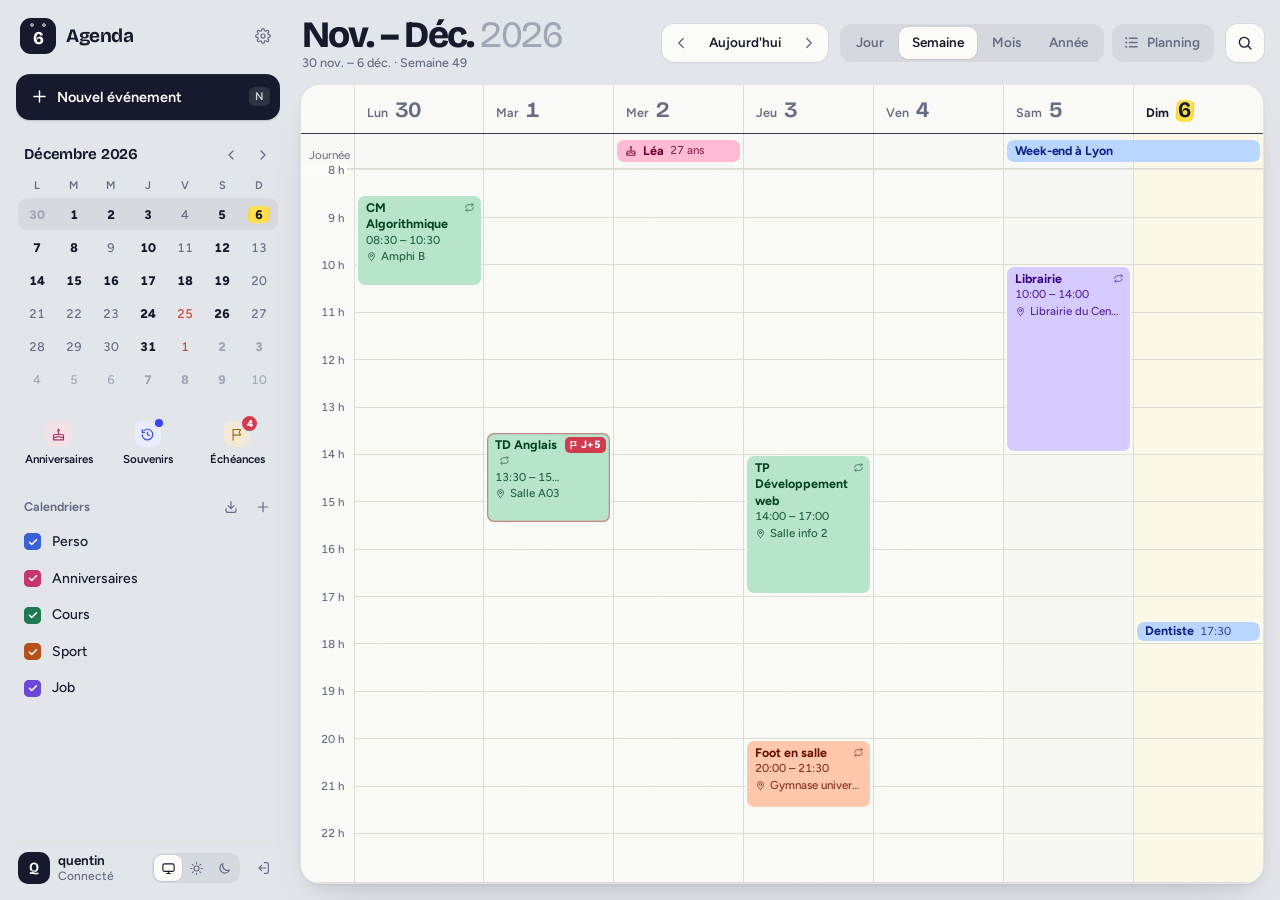
==== static/index.html @ cf8498c9 "Phase 1 : découpage de la maquette et dépendances embarquées - static/index.html, app.css, app.js : " ====
<!doctype html>
<html lang="fr">
<head>
<meta charset="utf-8">
<meta name="viewport" content="width=device-width, initial-scale=1, viewport-fit=cover">
<title>Agenda</title>
<meta name="claude:viewport-fit-sides" content="cover">
<link rel="stylesheet" href="fonts/fonts.css">
<script src="vendor/fullcalendar/index.global.min.js"></script>
<script src="vendor/fullcalendar/fr.global.min.js"></script>
<link rel="stylesheet" href="app.css">
</head>
<body>

<!-- ===================== Écran de connexion ===================== -->
<section class="login" id="login" hidden>
  <form class="login-card" id="login-form" novalidate>
    <div class="brand"><div class="mark" aria-hidden="true"><i class="mark-m"></i><span></span></div><b>Agenda</b></div>
    <div>
      <h1>Bon retour parmi nous</h1>
      <p class="lead">Connecte-toi pour retrouver tes calendriers.</p>
    </div>
    <div class="lf">
      <label for="l-user">Identifiant</label>
      <input class="input" id="l-user" autocomplete="username" value="quentin" aria-describedby="l-user-err">
      <span class="err" id="l-user-err" hidden>Saisis ton identifiant.</span>
    </div>
    <div class="lf">
      <label for="l-pass">Mot de passe</label>
      <div class="pw">
        <input class="input" id="l-pass" type="password" autocomplete="current-password" aria-describedby="l-pass-err">
        <button type="button" class="icon-btn flat sm" id="l-eye" aria-label="Afficher le mot de passe" data-ic="eye"></button>
      </div>
      <span class="err" id="l-pass-err" hidden>Saisis ton mot de passe.</span>
    </div>
    <label class="check"><input type="checkbox" id="l-keep" checked> Rester connecté sur cet appareil</label>
    <button class="btn primary lg" type="submit" id="l-submit">Se connecter</button>
    <div class="pills" aria-hidden="true"><i style="flex:3;background:var(--cal-blue)"></i><i style="flex:1;background:var(--cal-pink)"></i><i style="flex:2;background:var(--cal-green)"></i></div>
  </form>
</section>

<!-- ===================== Application ===================== -->
<div class="app" id="app">
  <aside class="sidebar" id="sidebar" aria-label="Navigation">
    <div class="side-top">
      <div class="brand"><div class="mark" aria-hidden="true"><i class="mark-m"></i><span></span></div><b>Agenda</b></div>
      <button class="icon-btn flat sm" data-act="settings" style="margin-left:auto" aria-label="Réglages" title="Réglages  ," data-ic="gear"></button>
      <button class="icon-btn flat sm menu-btn" data-act="close-side" aria-label="Fermer le menu" data-ic="x"></button>
    </div>
    <button class="btn primary new-btn" data-act="new" title="Nouvel événement  N"><span data-ic="plus"></span>Nouvel événement<kbd aria-hidden="true">N</kbd></button>
    <div class="mini" id="mini"></div>
    <div class="side-links">
      <button class="side-link" data-act="bdays" id="side-bdays" title="Anniversaires  B"><span class="side-ic" data-ic="cake"></span><span class="side-t"><b>Anniversaires</b><small id="side-bdays-next"></small></span></button>
      <button class="side-link" data-act="memories" id="side-mem" title="Souvenirs  O"><span class="side-ic mem" data-ic="history"></span><span class="side-t"><b>Souvenirs</b><small id="side-mem-sub"></small></span></button>
      <button class="side-link" data-act="due" id="side-due" title="Échéances  E"><span class="side-ic due" data-ic="flag"></span><span class="side-t"><b>Échéances</b><small id="side-due-sub"></small></span></button>
    </div>
    <div>
      <div class="sec-head"><h2>Calendriers</h2><span class="sec-acts"><button class="icon-btn flat sm" data-act="import" aria-label="Importer un fichier .ics" title="Importer un fichier .ics (ou glisse-le sur l’agenda)" data-ic="import"></button><button class="icon-btn flat sm" data-act="new-cal" aria-label="Ajouter un calendrier" title="Ajouter un calendrier" data-ic="plus"></button></span></div>
      <div class="cal-list" id="cal-list"></div>
    </div>
    <div class="side-foot">
      <div class="avatar">Q</div>
      <div class="who">quentin<small>Connecté</small></div>
      <div class="theme-sw" role="group" aria-label="Thème">
        <button data-theme-set="system" aria-label="Thème du système" title="Système" data-ic="monitor"></button>
        <button data-theme-set="light" aria-label="Thème clair" title="Clair" data-ic="sun"></button>
        <button data-theme-set="dark" aria-label="Thème sombre" title="Sombre" data-ic="moon"></button>
      </div>
      <button class="icon-btn flat sm" data-act="logout" aria-label="Se déconnecter" title="Se déconnecter" data-ic="logout"></button>
    </div>
  </aside>

  <main class="main">
    <header class="topbar">
      <button class="icon-btn menu-btn" data-act="open-side" aria-label="Ouvrir le menu" data-ic="menu"></button>
      <button class="btn back-btn" data-act="back-cal" title="Retour au calendrier  Échap"><span data-ic="left"></span><span class="bb-l">Calendrier</span></button>
      <h1 class="period"><span class="period-title" id="p-title"></span><span class="period-sub" id="p-sub"></span></h1>
      <span class="spacer"></span>
      <div class="navgroup" role="group" aria-label="Naviguer dans le temps">
        <button class="nav-arrow" data-nav="prev" aria-label="Précédent" title="Précédent  ←" data-ic="left"></button>
        <button class="today-btn" data-nav="today" title="Aujourd'hui  T" aria-label="Aujourd'hui"><span class="tb-l">Aujourd'hui</span><span class="tb-s" aria-hidden="true"></span></button>
        <button class="nav-arrow" data-nav="next" aria-label="Suivant" title="Suivant  →" data-ic="right"></button>
      </div>
      <div class="views">
        <div class="seg" role="tablist" aria-label="Affichage du calendrier">
          <button role="tab" data-view="day" aria-selected="false" title="Jour  J">Jour</button>
          <button role="tab" data-view="week" aria-selected="true" title="Semaine  S"><span class="wk-l">Semaine</span><span class="wk-s">3 jours</span></button>
          <button role="tab" data-view="month" aria-selected="false" title="Mois  M">Mois</button>
          <button role="tab" data-view="year" aria-selected="false" title="Année  A">Année</button>
        </div>
        <button class="plan-btn" data-view="upcoming" aria-pressed="false" title="Planning  L"><span data-ic="list"></span><span class="pb-l">Planning</span></button>
      </div>
      <button class="icon-btn" data-act="search" aria-label="Rechercher" title="Rechercher  /" data-ic="search"></button>
    </header>
    <div class="sheet">
      <div class="hr-nav" role="group" aria-label="Faire défiler les heures"><button class="icon-btn flat sm" data-hr="-3" aria-label="Heures plus tôt" title="Plus tôt  ↑" data-ic="up"></button><button class="icon-btn flat sm" data-hr="3" aria-label="Heures plus tard" title="Plus tard  ↓" data-ic="down"></button></div>
      <div class="cal-host" id="cal"></div>
      <div class="page" id="page" hidden></div>
    </div>
  </main>
</div>
<div class="drawer-scrim" data-act="close-drawers"></div>
<button class="fab" data-act="new" aria-label="Nouvel événement" data-ic="plus"></button>

<!-- ===================== Fenêtre événement ===================== -->
<div class="scrim" id="ed-scrim" hidden>
  <form class="modal ed" id="ed" novalidate role="dialog" aria-modal="true" aria-label="Événement">
    <div class="m-head">
      <div class="m-title"><span class="m-kicker" id="f-kicker"></span>
      <input class="title-input" id="f-title" placeholder="Ajouter un titre" aria-label="Titre" autocomplete="off">
      <div class="nl-row" id="f-nl" hidden></div></div>
      <button type="button" class="icon-btn flat f-del" id="f-delete" aria-label="Supprimer l’événement" title="Supprimer" data-ic="trash"></button>
      <button type="button" class="icon-btn flat" data-close="ed" aria-label="Fermer" data-ic="x"></button>
    </div>
    <div class="m-body">
      <div class="chips cals" id="f-cals" role="radiogroup" aria-label="Calendrier"></div>
      <div class="f-row"><span data-ic="clock"></span>
        <div class="f-col">
          <div class="when-top"><div class="when-sum" id="f-sum" hidden></div><label class="switch"><input type="checkbox" id="f-allday"><span class="track"></span>Journée</label></div>
          <div class="when">
            <span class="lbl">De</span><input class="field" type="date" id="f-sd" aria-label="Date de début"><input class="field w-time" type="time" step="900" id="f-st" aria-label="Heure de début">
            <span class="lbl">À</span><input class="field" type="date" id="f-ed" aria-label="Date de fin"><input class="field w-time" type="time" step="900" id="f-et" aria-label="Heure de fin">
          </div>
          <span class="f-err" id="f-err" hidden>La fin doit être après le début.</span>
          <div class="f-warn" id="f-warn" role="status" hidden></div>
        </div>
      </div>
      <div class="f-row" id="f-rep-row"><span data-ic="repeat"></span>
        <div class="f-col">
          <select class="field wide" id="f-freq" aria-label="Répétition"><option value="none">Ne se répète pas</option><option value="daily">Tous les jours</option><option value="weekly">Toutes les semaines</option><option value="monthly">Tous les mois</option><option value="yearly">Tous les ans</option></select>
          <div class="days" id="f-days" aria-label="Jours de la semaine"></div>
          <div class="inline" id="f-until-row">
            <label class="radio"><input type="radio" name="until" value="never" id="f-until-never"> Sans fin</label>
            <label class="radio"><input type="radio" name="until" value="date" id="f-until-date"> Jusqu'au</label>
            <input class="field" type="date" id="f-until" aria-label="Date de fin de répétition">
          </div>
        </div>
      </div>
      <div class="f-row" id="f-rem-row"><span data-ic="bell"></span><div class="f-col"><select class="field wide" id="f-rem" aria-label="Rappel"></select></div></div>
      <div class="f-row" id="f-loc-row"><span data-ic="pin"></span><div class="f-col"><input class="field wide" id="f-loc" placeholder="Lieu" aria-label="Lieu"></div></div>
      <div class="f-row" id="f-desc-row"><span data-ic="text"></span><div class="f-col"><textarea class="field" id="f-desc" placeholder="Note" aria-label="Note"></textarea></div></div>
      <div class="f-add" id="f-add"><button type="button" data-add="loc"><span data-ic="pin"></span>Lieu</button><button type="button" data-add="desc"><span data-ic="text"></span>Note</button><button type="button" data-add="rem"><span data-ic="bell"></span>Rappel</button><button type="button" data-add="rep"><span data-ic="repeat"></span>Répéter</button></div>
    </div>
    <div class="m-foot">
      <button type="button" class="btn ghost" data-close="ed">Annuler</button>
      <span class="spacer"></span>
      <span class="f-leave" id="f-leave" role="status" hidden>Non enregistré · <kbd>Échap</kbd> pour abandonner</span>
      <button type="submit" class="btn primary">Enregistrer</button>
    </div>
  </form>
</div>

<!-- ===================== Question récurrence ===================== -->
<div class="scrim top" id="sc-scrim" hidden>
  <form class="modal sm" id="sc" role="dialog" aria-modal="true" aria-labelledby="sc-title">
    <div class="m-head"><h2 id="sc-title"></h2></div>
    <div class="scope">
      <label><input type="radio" name="scope" value="this" checked><span><b>Cette occurrence</b><small id="sc-date"></small></span></label>
      <label><input type="radio" name="scope" value="future"><span><b>Cette occurrence et les suivantes</b><small id="sc-future"></small></span></label>
      <label><input type="radio" name="scope" value="all"><span><b>Toutes les occurrences</b><small>Toute la série</small></span></label>
    </div>
    <div class="m-foot"><span class="spacer"></span><button type="button" class="btn ghost" id="sc-cancel">Annuler</button><button type="submit" class="btn primary" id="sc-ok"></button></div>
  </form>
</div>

<!-- ===================== Gestion d'un calendrier ===================== -->
<div class="scrim" id="ce-scrim" hidden>
  <form class="modal sm" id="ce" novalidate role="dialog" aria-modal="true" aria-labelledby="ce-title">
    <div class="m-head"><h2 id="ce-title">Modifier le calendrier</h2><button type="button" class="icon-btn flat" data-close="ce" aria-label="Fermer" data-ic="x"></button></div>
    <div id="ce-edit">
      <div class="m-body">
        <div class="f-col"><label class="f-label" for="ce-name">Nom</label><input class="field wide" id="ce-name" autocomplete="off"><span class="f-err" id="ce-err" hidden>Donne un nom au calendrier.</span></div>
        <div class="f-col"><span class="f-label">Couleur</span><div class="swatches" id="ce-sw" role="radiogroup" aria-label="Couleur"></div></div>
        <div class="f-col" id="ce-sub"><label class="f-label" for="ce-url">Lien d’abonnement <small id="ce-url-k">facultatif · adresse iCal (.ics)</small></label>
          <input class="field wide" id="ce-url" type="url" inputmode="url" placeholder="https://… ou webcal://…" autocomplete="off" spellcheck="false">
          <span class="ce-sub-st" id="ce-sub-st"></span><span class="f-err" id="ce-url-err" hidden></span></div>
        <div class="f-col"><span class="f-label">Aperçu</span><div class="preview-ev" id="ce-prev"></div></div>
      </div>
      <div class="m-foot">
        <button type="button" class="btn danger-ghost" id="ce-del"><span data-ic="trash"></span>Supprimer</button>
        <span class="spacer"></span>
        <button type="button" class="btn ghost" data-close="ce">Annuler</button>
        <button type="submit" class="btn primary">Enregistrer</button>
      </div>
    </div>
  </form>
</div>

<!-- ===================== Anniversaire ===================== -->
<div class="scrim" id="bd-scrim" hidden>
  <form class="modal sm" id="bd" novalidate role="dialog" aria-modal="true" aria-labelledby="bd-title">
    <div class="m-head"><h2 id="bd-title">Nouvel anniversaire</h2><button type="button" class="icon-btn flat" data-close="bd" aria-label="Fermer" data-ic="x"></button></div>
    <div class="m-body">
      <div class="f-col"><label class="f-label" for="bd-name">Nom</label>
        <div class="bd-nrow"><input class="field wide" id="bd-name" autocomplete="off" placeholder="Prénom Nom"><button type="button" class="icon-btn bd-fav" id="bd-fav" aria-pressed="false" aria-label="Favori" title="Favori : couronne, rappel la veille en plus" data-ic="crown"></button></div>
        <span class="f-err" id="bd-err" hidden>Indique un nom.</span></div>
      <div class="f-col"><span class="f-label">Date</span>
        <div class="bd-date"><select class="field" id="bd-day" aria-label="Jour"></select><select class="field" id="bd-month" aria-label="Mois"></select><input class="field" id="bd-year" type="number" inputmode="numeric" min="1900" max="2100" placeholder="Année (facultatif)" aria-label="Année de naissance (facultatif)"></div>
        <span class="f-err" id="bd-derr" hidden>Cette date n'existe pas.</span></div>
      <div class="f-col"><span class="f-label">Groupe</span><div class="chips bd-grp" id="bd-grp" role="radiogroup" aria-label="Groupe"></div></div>
      <div class="f-col"><label class="f-label" for="bd-rem">Rappel</label>
        <select class="field wide" id="bd-rem"><option value="none">Aucun rappel</option><option value="-540">Le jour même à 9 h</option><option value="360">La veille à 18 h</option><option value="1440">1 jour avant</option><option value="10080">1 semaine avant</option></select></div>
      <div class="f-col"><label class="f-label" for="bd-gift">Idées cadeaux</label><div class="bd-gifts" id="bd-gifts"></div>
        <input class="field wide" id="bd-gift" autocomplete="off" placeholder="Ajouter une idée, puis Entrée"></div>
      <div class="bd-preview" id="bd-prev"></div>
    </div>
    <div class="m-foot"><button type="button" class="btn danger-ghost" id="bd-delete"><span data-ic="trash"></span>Supprimer</button><span class="spacer"></span><button type="button" class="btn ghost" data-close="bd">Annuler</button><button type="button" class="btn" id="bd-more" title="Enregistre et garde la fenêtre ouverte pour le suivant">Ajouter et continuer</button><button type="submit" class="btn primary">Enregistrer</button></div>
  </form>
</div>

<!-- ===================== Recherche ===================== -->
<div class="scrim top palette-scrim" id="sr-scrim" hidden>
  <div class="modal palette" role="dialog" aria-modal="true" aria-label="Rechercher un événement">
    <div class="sr-head"><span data-ic="search"></span><input id="sr-q" class="sr-input" placeholder="Rechercher un événement, un lieu, une personne…" autocomplete="off" role="combobox" aria-expanded="true" aria-controls="sr-list" aria-label="Rechercher"><kbd>Échap</kbd></div>
    <div class="sr-label" id="sr-label"></div>
    <div class="sr-list" id="sr-list" role="listbox"></div>
    <div class="sr-foot"><span><kbd>↑</kbd><kbd>↓</kbd> naviguer</span><span><kbd>Entrée</kbd> ouvrir</span></div>
  </div>
</div>

<!-- ===================== Importer un fichier .ics ===================== -->
<input type="file" id="ics-file" accept=".ics,.ical,.icalendar,text/calendar" multiple hidden>
<div class="drop-ics" id="drop-ics" hidden><div><span data-ic="import"></span><b>Dépose le fichier pour l’ajouter</b><small>Fichier d’agenda .ics : billet, invitation, emploi du temps…</small></div></div>
<div class="scrim" id="imp-scrim" hidden>
  <div class="modal imp" role="dialog" aria-modal="true" aria-labelledby="imp-title">
    <div class="m-head"><div class="m-title"><span class="m-kicker" id="imp-kicker"></span><h2 id="imp-title"></h2></div><button type="button" class="icon-btn flat" data-close="imp" aria-label="Fermer" data-ic="x"></button></div>
    <div class="m-body">
      <div class="imp-list" id="imp-list"></div>
      <div class="imp-to" id="imp-to"><span class="f-label">Dans le calendrier</span><div class="chips cals" id="imp-cals" role="radiogroup" aria-label="Calendrier"></div></div>
      <div class="imp-note" id="imp-note" hidden></div>
    </div>
    <div class="m-foot"><button type="button" class="btn ghost" data-close="imp">Annuler</button><span class="spacer"></span><button type="button" class="btn primary" id="imp-ok">Ajouter</button></div>
  </div>
</div>

<!-- ===================== Notice : entrées rapides ===================== -->
<div class="scrim top" id="nlh-scrim" hidden>
  <div class="modal nlh" role="dialog" aria-modal="true" aria-labelledby="nlh-title">
    <div class="m-head"><h2 id="nlh-title">Entrées rapides</h2><button type="button" class="icon-btn flat" data-close="nlh" aria-label="Fermer" data-ic="x"></button></div>
    <div class="m-body">
      <p class="nlh-lead">Écris l’événement comme tu le dirais. Les mots compris sont <mark>surlignés</mark>, rangés dans les bons champs, puis retirés du titre.</p>
      <div class="nlh-exs" id="nlh-ex"></div>
      <section>
        <h3>Ce qui est compris</h3>
        <dl class="nlh-table">
          <dt><span data-ic="cal"></span>Jour</dt><dd><code>demain</code> <code>mardi</code> <code>le 21</code> <code>3/12</code> <code>14 déc.</code> <code>dans 3 jours</code> <code>ce week-end</code> <code>la semaine prochaine</code></dd>
          <dt><span data-ic="clock"></span>Heure</dt><dd><code>15h</code> <code>15h30</code> <code>à midi</code> <code>de 14h à 16h</code> <code>10-12h</code> <code>ce soir</code> <code>demain matin</code> <code>dans 2h</code></dd>
          <dt><span data-ic="clock"></span>Durée</dt><dd><code>pendant 45 min</code> <code>pour 1h30</code> <code>jusqu’à 18h</code></dd>
          <dt><span data-ic="cal"></span>Plusieurs jours</dt><dd><code>du 14 au 18 déc.</code> <code>du lundi au vendredi</code> <code>pendant 3 jours</code> <code>toute la journée</code></dd>
          <dt><span data-ic="repeat"></span>Répétition</dt><dd><code>tous les jours</code> <code>en semaine</code> <code>tous les lundis</code> <code>les mardis et jeudis</code> <code>chaque mois</code> <code>jusqu’au 20 déc.</code></dd>
          <dt><span data-ic="pin"></span>Lieu</dt><dd><code>@Clinique du Parc</code> <code>salle B204</code> <code>amphi A</code> <code>chez Paul</code></dd>
          <dt><span class="nlh-hash">#</span>Calendrier</dt><dd><span id="nlh-cals"></span> <small>le début du nom suffit</small></dd>
        </dl>
      </section>
      <section>
        <h3>Bon à savoir</h3>
        <ul class="nlh-tips">
          <li><b>Le lieu après @</b> s’arrête à une virgule, au prochain élément compris (heure, jour, #calendrier) ou à la fin : <em>«&nbsp;Dentiste @Clinique du Parc, contrôle annuel&nbsp;»</em>.</li>
          <li><b>Un mot pris à tort&nbsp;?</b> Clique sa puce sous le titre : il reste dans le titre, tel quel.</li>
          <li><b>Sans heure</b>, l’événement prend toute la journée. Une heure déjà passée aujourd’hui part au lendemain.</li>
          <li><b>Création rapide</b> (clic dans la grille) : le jour est celui du créneau, tout le reste marche pareil.</li>
        </ul>
      </section>
    </div>
  </div>
</div>

<!-- ===================== Réglages ===================== -->
<div class="scrim" id="set-scrim" hidden>
  <div class="modal sm" role="dialog" aria-modal="true" aria-labelledby="set-title">
    <div class="m-head"><h2 id="set-title">Réglages</h2><button type="button" class="icon-btn flat" data-close="set" aria-label="Fermer" data-ic="x"></button></div>
    <div class="m-body set-body">
      <section><h3>Apparence</h3>
        <div class="set-row stack"><span>Style des événements<small>Plein se voit le plus, Léger est le plus calme</small></span><div class="chips" id="set-evstyle"><button type="button" data-evstyle="solid"><i class="evs evs-solid" aria-hidden="true"></i>Plein</button><button type="button" data-evstyle="pastel"><i class="evs evs-pastel" aria-hidden="true"></i>Coloré</button><button type="button" data-evstyle="light"><i class="evs evs-light" aria-hidden="true"></i>Léger</button></div></div>
        <div class="set-row stack"><span>Début de la journée<small>La journée s'affiche jusqu'à 23 h. Les heures masquées réapparaissent s'il y a un événement</small></span><div class="chips" id="set-start"><button type="button" data-start="06">6 h</button><button type="button" data-start="07">7 h</button><button type="button" data-start="08">8 h</button><button type="button" data-start="00">Minuit</button></div></div>
        <div class="set-row"><span>Afficher le week-end</span><label class="switch"><input type="checkbox" id="set-weekends" aria-label="Afficher le week-end"><span class="track"></span></label></div>
      </section>
      <section><h3>Rappels</h3>
        <div class="set-row"><span>Rappel par défaut<small>Pour les nouveaux événements avec une heure</small></span><select class="field" id="set-rem"><option value="none">Aucun</option><option value="10">10 min avant</option><option value="30">30 min avant</option><option value="60">1 h avant</option></select></div>
        <div class="set-row"><span>Notifications à l'écran<small>Une carte apparaît en haut quand un rappel tombe</small></span><label class="switch"><input type="checkbox" id="set-notif" aria-label="Notifications à l’écran"><span class="track"></span></label></div>
        <div class="set-row"><span></span><button type="button" class="btn" id="set-test"><span data-ic="bell"></span>Tester une notification</button></div>
      </section>
      <section><h3>Aide</h3>
        <div class="set-row"><span>Raccourcis clavier</span><button type="button" class="btn ghost" data-act="help">Voir la liste<kbd>?</kbd></button></div>
      </section>
    </div>
  </div>
</div>

<div class="notifs" id="notifs" aria-live="polite"></div>

<!-- ===================== Raccourcis clavier ===================== -->
<div class="scrim" id="kb-scrim" hidden>
  <div class="modal sm" role="dialog" aria-modal="true" aria-labelledby="kb-title">
    <div class="m-head"><h2 id="kb-title">Raccourcis clavier</h2><button type="button" class="icon-btn flat" data-close="kb" aria-label="Fermer" data-ic="x"></button></div>
    <div class="m-body kb-list">
      <div><span>Aujourd'hui</span><span><kbd>T</kbd></span></div>
      <div><span>Période précédente / suivante</span><span><kbd>←</kbd><kbd>→</kbd></span></div>
      <div><span>Heures plus tôt / plus tard</span><span><kbd>↑</kbd><kbd>↓</kbd></span></div>
      <div><span>Vue Jour, Semaine, Mois</span><span><kbd>J</kbd><kbd>S</kbd><kbd>M</kbd></span></div>
      <div><span>Vue Année</span><span><kbd>A</kbd></span></div>
      <div><span>Planning</span><span><kbd>L</kbd></span></div>
      <div><span>Anniversaires (ouvrir / revenir)</span><span><kbd>B</kbd></span></div>
      <div><span>Souvenirs (ouvrir / revenir)</span><span><kbd>O</kbd></span></div>
      <div><span>Échéances (ouvrir / revenir)</span><span><kbd>E</kbd></span></div>
      <div><span>Nouvel événement</span><span><kbd>N</kbd></span></div>
      <div><span>Ajouter un fichier .ics</span><span class="kb-txt">le glisser sur l’agenda</span></div>
      <div><span>Date, heure et lieu dans le titre</span><span><button type="button" class="nl-more" data-nl-help>Entrées rapides</button></span></div>
      <div><span>Rechercher</span><span><kbd>/</kbd><kbd>Ctrl K</kbd></span></div>
      <div><span>Dupliquer un événement</span><span><kbd>Ctrl</kbd>+ glisser</span></div>
      <div><span>Supprimer l'événement ouvert</span><span><kbd>Suppr</kbd></span></div>
      <div><span>Annuler la dernière action</span><span><kbd>Ctrl Z</kbd></span></div>
      <div><span>Rétablir ce qui vient d'être annulé</span><span><kbd>Ctrl Y</kbd></span></div>
      <div><span>Fermer</span><span><kbd>Échap</kbd></span></div>
      <div><span>Réglages</span><span><kbd>,</kbd></span></div>
      <div><span>Cette aide</span><span><kbd>?</kbd></span></div>
    </div>
  </div>
</div>

<script src="demo.js"></script>
<script src="app.js"></script>

</body>
</html>
---- static/fonts/fonts.css ----
/* Polices embarquées localement (copie de Google Fonts : Bricolage Grotesque, Figtree — licence SIL OFL 1.1, voir OFL-*.txt) */
/* vietnamese */
@font-face {
  font-family: 'Bricolage Grotesque';
  font-style: normal;
  font-weight: 400 800;
  font-stretch: 100%;
  font-display: swap;
  src: url(bricolage-grotesque-vietnamese.woff2) format('woff2');
  unicode-range: U+0102-0103, U+0110-0111, U+0128-0129, U+0168-0169, U+01A0-01A1, U+01AF-01B0, U+0300-0301, U+0303-0304, U+0308-0309, U+0323, U+0329, U+1EA0-1EF9, U+20AB;
}
/* latin-ext */
@font-face {
  font-family: 'Bricolage Grotesque';
  font-style: normal;
  font-weight: 400 800;
  font-stretch: 100%;
  font-display: swap;
  src: url(bricolage-grotesque-latin-ext.woff2) format('woff2');
  unicode-range: U+0100-02BA, U+02BD-02C5, U+02C7-02CC, U+02CE-02D7, U+02DD-02FF, U+0304, U+0308, U+0329, U+1D00-1DBF, U+1E00-1E9F, U+1EF2-1EFF, U+2020, U+20A0-20AB, U+20AD-20C4, U+2113, U+2C60-2C7F, U+A720-A7FF;
}
/* latin */
@font-face {
  font-family: 'Bricolage Grotesque';
  font-style: normal;
  font-weight: 400 800;
  font-stretch: 100%;
  font-display: swap;
  src: url(bricolage-grotesque-latin.woff2) format('woff2');
  unicode-range: U+0000-00FF, U+0131, U+0152-0153, U+02BB-02BC, U+02C6, U+02DA, U+02DC, U+0304, U+0308, U+0329, U+2000-206F, U+20AC, U+2122, U+2191, U+2193, U+2212, U+2215, U+FEFF, U+FFFD;
}
/* latin-ext */
@font-face {
  font-family: 'Figtree';
  font-style: normal;
  font-weight: 400;
  font-display: swap;
  src: url(figtree-latin-ext.woff2) format('woff2');
  unicode-range: U+0100-02BA, U+02BD-02C5, U+02C7-02CC, U+02CE-02D7, U+02DD-02FF, U+0304, U+0308, U+0329, U+1D00-1DBF, U+1E00-1E9F, U+1EF2-1EFF, U+2020, U+20A0-20AB, U+20AD-20C4, U+2113, U+2C60-2C7F, U+A720-A7FF;
}
/* latin */
@font-face {
  font-family: 'Figtree';
  font-style: normal;
  font-weight: 400;
  font-display: swap;
  src: url(figtree-latin.woff2) format('woff2');
  unicode-range: U+0000-00FF, U+0131, U+0152-0153, U+02BB-02BC, U+02C6, U+02DA, U+02DC, U+0304, U+0308, U+0329, U+2000-206F, U+20AC, U+2122, U+2191, U+2193, U+2212, U+2215, U+FEFF, U+FFFD;
}
/* latin-ext */
@font-face {
  font-family: 'Figtree';
  font-style: normal;
  font-weight: 500;
  font-display: swap;
  src: url(figtree-latin-ext.woff2) format('woff2');
  unicode-range: U+0100-02BA, U+02BD-02C5, U+02C7-02CC, U+02CE-02D7, U+02DD-02FF, U+0304, U+0308, U+0329, U+1D00-1DBF, U+1E00-1E9F, U+1EF2-1EFF, U+2020, U+20A0-20AB, U+20AD-20C4, U+2113, U+2C60-2C7F, U+A720-A7FF;
}
/* latin */
@font-face {
  font-family: 'Figtree';
  font-style: normal;
  font-weight: 500;
  font-display: swap;
  src: url(figtree-latin.woff2) format('woff2');
  unicode-range: U+0000-00FF, U+0131, U+0152-0153, U+02BB-02BC, U+02C6, U+02DA, U+02DC, U+0304, U+0308, U+0329, U+2000-206F, U+20AC, U+2122, U+2191, U+2193, U+2212, U+2215, U+FEFF, U+FFFD;
}
/* latin-ext */
@font-face {
  font-family: 'Figtree';
  font-style: normal;
  font-weight: 600;
  font-display: swap;
  src: url(figtree-latin-ext.woff2) format('woff2');
  unicode-range: U+0100-02BA, U+02BD-02C5, U+02C7-02CC, U+02CE-02D7, U+02DD-02FF, U+0304, U+0308, U+0329, U+1D00-1DBF, U+1E00-1E9F, U+1EF2-1EFF, U+2020, U+20A0-20AB, U+20AD-20C4, U+2113, U+2C60-2C7F, U+A720-A7FF;
}
/* latin */
@font-face {
  font-family: 'Figtree';
  font-style: normal;
  font-weight: 600;
  font-display: swap;
  src: url(figtree-latin.woff2) format('woff2');
  unicode-range: U+0000-00FF, U+0131, U+0152-0153, U+02BB-02BC, U+02C6, U+02DA, U+02DC, U+0304, U+0308, U+0329, U+2000-206F, U+20AC, U+2122, U+2191, U+2193, U+2212, U+2215, U+FEFF, U+FFFD;
}
/* latin-ext */
@font-face {
  font-family: 'Figtree';
  font-style: normal;
  font-weight: 650;
  font-display: swap;
  src: url(figtree-latin-ext.woff2) format('woff2');
  unicode-range: U+0100-02BA, U+02BD-02C5, U+02C7-02CC, U+02CE-02D7, U+02DD-02FF, U+0304, U+0308, U+0329, U+1D00-1DBF, U+1E00-1E9F, U+1EF2-1EFF, U+2020, U+20A0-20AB, U+20AD-20C4, U+2113, U+2C60-2C7F, U+A720-A7FF;
}
/* latin */
@font-face {
  font-family: 'Figtree';
  font-style: normal;
  font-weight: 650;
  font-display: swap;
  src: url(figtree-latin.woff2) format('woff2');
  unicode-range: U+0000-00FF, U+0131, U+0152-0153, U+02BB-02BC, U+02C6, U+02DA, U+02DC, U+0304, U+0308, U+0329, U+2000-206F, U+20AC, U+2122, U+2191, U+2193, U+2212, U+2215, U+FEFF, U+FFFD;
}
/* latin-ext */
@font-face {
  font-family: 'Figtree';
  font-style: normal;
  font-weight: 700;
  font-display: swap;
  src: url(figtree-latin-ext.woff2) format('woff2');
  unicode-range: U+0100-02BA, U+02BD-02C5, U+02C7-02CC, U+02CE-02D7, U+02DD-02FF, U+0304, U+0308, U+0329, U+1D00-1DBF, U+1E00-1E9F, U+1EF2-1EFF, U+2020, U+20A0-20AB, U+20AD-20C4, U+2113, U+2C60-2C7F, U+A720-A7FF;
}
/* latin */
@font-face {
  font-family: 'Figtree';
  font-style: normal;
  font-weight: 700;
  font-display: swap;
  src: url(figtree-latin.woff2) format('woff2');
  unicode-range: U+0000-00FF, U+0131, U+0152-0153, U+02BB-02BC, U+02C6, U+02DA, U+02DC, U+0304, U+0308, U+0329, U+2000-206F, U+20AC, U+2122, U+2191, U+2193, U+2212, U+2215, U+FEFF, U+FFFD;
}
/* latin-ext */
@font-face {
  font-family: 'Figtree';
  font-style: normal;
  font-weight: 800;
  font-display: swap;
  src: url(figtree-latin-ext.woff2) format('woff2');
  unicode-range: U+0100-02BA, U+02BD-02C5, U+02C7-02CC, U+02CE-02D7, U+02DD-02FF, U+0304, U+0308, U+0329, U+1D00-1DBF, U+1E00-1E9F, U+1EF2-1EFF, U+2020, U+20A0-20AB, U+20AD-20C4, U+2113, U+2C60-2C7F, U+A720-A7FF;
}
/* latin */
@font-face {
  font-family: 'Figtree';
  font-style: normal;
  font-weight: 800;
  font-display: swap;
  src: url(figtree-latin.woff2) format('woff2');
  unicode-range: U+0000-00FF, U+0131, U+0152-0153, U+02BB-02BC, U+02C6, U+02DA, U+02DC, U+0304, U+0308, U+0329, U+2000-206F, U+20AC, U+2122, U+2191, U+2193, U+2212, U+2215, U+FEFF, U+FFFD;
}
---- static/app.css ----
/* =====================================================================
   DIRECTION « Stylo & surligneur »
   Le vocabulaire d'un agenda papier : encre marine pour les actions,
   bleu stylo-bille pour l'interactif, surligneur jaune pour « aujourd'hui ».
   Mise en page : marge (barre latérale) posée sur le bureau | feuille de papier dans sa couverture.

   Sommaire : Jetons · Base · Boutons · Logo · Connexion · Application (barre latérale, barre du haut, feuille)
   · FullCalendar (grille, ligne « maintenant », sélection, en-têtes, vue Mois) · Événements
   · Saisir, déplacer, étirer · Jours fériés · Repère d'aujourd'hui
   · Vues annexes (Planning, Anniversaires, Souvenirs, Année) · Aperçu et création rapides
   · Fenêtres (formulaire, recherche, réglages, toast, rappels) · Mouvement · Points de rupture
   ===================================================================== */
:root {
  /* Papier et encre */
  --bg: #e2e5ea;            /* le bureau, froid */
  --surface: #fbfbf8;       /* la feuille : un blanc papier */
  --surface-2: #f2f2ed;     /* champs, survols */
  --surface-3: #e8e8e1;
  --line: #e2e2db;
  --line-soft: #eeeee8;
  --grid: #dcdcd3;          /* traits de la grille */
  --cover: #16192a;         /* le bord de la couverture, encre */
  --red: #d33f2a;           /* jours fériés */
  --warn: #c27803;          /* chevauchement */
  --draft-ink: 88%;         /* part de la couleur du calendrier dans le texte du brouillon */
  /* La feuille posée sur le bureau : un trait très fin et une ombre douce, en couches, plutôt qu'une épaisse bordure d'encre */
  --sheet-bw: 1px; --sheet-bw-m: 1px; --sheet-r: 20px;
  --sheet-edge: rgb(18 26 44 / .09);
  --sheet-shadow: 0 1px 2px rgb(18 26 44 / .05), 0 6px 16px -6px rgb(18 26 44 / .10), 0 24px 48px -24px rgb(18 26 44 / .16);
  --grain: url("data:image/svg+xml,%3Csvg xmlns='http://www.w3.org/2000/svg' width='180' height='180'%3E%3Cfilter id='n'%3E%3CfeTurbulence type='fractalNoise' baseFrequency='.85' numOctaves='2' stitchTiles='stitch'/%3E%3CfeColorMatrix values='0 0 0 0 .5 0 0 0 0 .5 0 0 0 0 .5 0 0 0 .055 0'/%3E%3C/filter%3E%3Crect width='100%25' height='100%25' filter='url(%23n)'/%3E%3C/svg%3E");
  --text: #171a2c;          /* encre marine */
  --muted: #666c83;
  --faint: #a1a6b6;
  --accent: #3346f0;        /* bleu stylo-bille : focus, liens, ligne « maintenant » */
  --accent-soft: #e9ebfe;
  --hl: #ffe04a;            /* surligneur */
  --hl-ink: #171a2c;
  --hl-wash: color-mix(in srgb, var(--hl) 10%, var(--surface));
  --hl-pool: color-mix(in srgb, var(--hl) 82%, #d99a00);   /* l'encre qui s'accumule aux bouts du trait */
  --nl-mark: color-mix(in srgb, var(--hl) 62%, transparent);   /* mots compris dans le titre */
  --nl-chip: color-mix(in srgb, var(--hl) 24%, var(--surface));
  --primary: #171a2c; --on-primary: #ffffff; --primary-hover: #2a2f4a;
  --on-solid: #ffffff;
  --danger: #d23a4d; --danger-soft: #fdebee;
  --scrim: rgb(16 18 32 / .38);
  --today-col: var(--hl-wash);
  --weekend: color-mix(in srgb, var(--text) 1.8%, var(--surface));
  --paper: var(--grain), linear-gradient(var(--surface), var(--surface));   /* feuille, fenêtres : blanc papier grainé */
  --now-ink: #ffffff;       /* l'heure sur la ligne « maintenant » */
  --toast-bg: #1d2033; --toast-life: rgb(255 255 255 / .62);
  /* Événements : fond teinté + texte foncé de la même famille */
  --ev-tint: 12%; --ev-tint-hover: 18%; --ev-ink: 74%;
  /* Style « Coloré » : pastel franc (luminosité, part de saturation), texte foncé de la même teinte */
  --evl: .88; --evc: .56; --evtl: .33; --evtc: .9; --evpl: .955;

  /* Couleurs de calendriers (≥ 4,5:1 avec du blanc pour les états pleins) */
  --cal-blue: #3a62d6;  --cal-pink: #c4366f;  --cal-green: #1f7a52;  --cal-violet: #6d48d8;
  --cal-orange: #b6511c; --cal-teal: #13747f;  --cal-amber: #8c6508; --cal-slate: #566079;
  --cal-red: #c2383a;   --cal-fuchsia: #a8329a; --cal-plum: #7f3d8e; --cal-sky: #1c6ea4;
  --cal-mint: #127a6a;  --cal-olive: #5f6f1a;  --cal-brown: #87553a; --cal-graphite: #525459;

  /* Typographie */
  --font: "Figtree", system-ui, -apple-system, "Segoe UI", sans-serif;
  --display: "Bricolage Grotesque", var(--font);
  --fs-xs: 11.5px; --fs-sm: 12.5px; --fs-md: 14px; --fs-lg: 16px; --fs-xl: 20px; --fs-2xl: 30px;

  /* Rayons */
  --r-xs: 6px; --r-sm: 10px; --r-md: 14px; --r-lg: 18px; --r-xl: 24px; --r-pill: 999px;
  --r-event: 7px;

  /* Ombres : un anneau très léger + une ombre portée diffuse */
  --ring: 0 0 0 1px rgb(23 26 44 / .06);
  --shadow-sm: 0 0 0 1px rgb(23 26 44 / .05), 0 1px 2px rgb(23 26 44 / .05);
  --shadow-md: 0 0 0 1px rgb(23 26 44 / .05), 0 2px 4px rgb(23 26 44 / .04), 0 12px 28px -10px rgb(23 26 44 / .12);
  --shadow-lg: 0 0 0 1px rgb(23 26 44 / .06), 0 4px 10px rgb(23 26 44 / .06), 0 28px 60px -16px rgb(23 26 44 / .30);

  /* Mise en page */
  --sidebar-w: 264px; --slot-h: 12px;   /* hauteur minimale d'une demi-heure : la grille s'étire pour remplir l'écran */
  --ease: cubic-bezier(.2, .8, .2, 1);
  --spring: cubic-bezier(.3, 1.2, .6, 1);
}
/* Thème sombre : le même bloc deux fois, l'un suit le système (réglage « Système »), l'autre le choix manuel.
   Les garder identiques. */
@media (prefers-color-scheme: dark) { :root:not([data-theme="light"]) {
  --bg: #0b0d11; --surface: #1b1d22; --surface-2: #23262c; --surface-3: #2c2f37; --line: #2e3139; --line-soft: #24272d; --grid: #34373f;
  --text: #eceef1; --muted: #9a9fab; --faint: #656a76; --accent: #8f99ff; --accent-soft: #272b52;
  --cover: #030405; --red: #ff6a4d; --warn: #f0a83a; --draft-ink: 50%;
  --sheet-shadow: 0 0 0 1px rgb(255 255 255 / .07), 0 30px 50px -28px rgb(0 0 0 / .85);
  --sheet-bw: 7px; --sheet-bw-m: 5px; --sheet-r: 24px; --sheet-edge: var(--cover);   /* thème sombre : la couverture reste */
  --hl-wash: color-mix(in srgb, var(--hl) 5%, var(--surface));
  --nl-mark: color-mix(in srgb, var(--hl) 30%, transparent); --nl-chip: color-mix(in srgb, var(--hl) 11%, var(--surface-2));
  --primary: #30365f; --on-primary: #eef0ff; --primary-hover: #3a416f;
  --danger: #ff6d80; --danger-soft: #3b1d25; --scrim: rgb(0 0 0 / .6);
  --now-ink: #10132b; --toast-bg: #30344a; --toast-life: rgb(255 255 255 / .42);
  --weekend: color-mix(in srgb, #000 14%, var(--surface));
  --ev-tint: 24%; --ev-tint-hover: 32%; --ev-ink: 34%;
  --evl: .45; --evc: .78; --evtl: .97; --evtc: .18; --evpl: .25;
  --ring: 0 0 0 1px rgb(255 255 255 / .06);
  --shadow-sm: 0 0 0 1px rgb(255 255 255 / .05), 0 1px 2px rgb(0 0 0 / .3);
  --shadow-md: 0 0 0 1px rgb(255 255 255 / .06), 0 2px 4px rgb(0 0 0 / .25), 0 12px 28px -10px rgb(0 0 0 / .5);
  --shadow-lg: 0 0 0 1px rgb(255 255 255 / .07), 0 4px 10px rgb(0 0 0 / .3), 0 28px 60px -16px rgb(0 0 0 / .7);
  --thumb: var(--surface-3);
  color-scheme: dark } }
:root[data-theme="dark"] {
  --bg: #0b0d11; --surface: #1b1d22; --surface-2: #23262c; --surface-3: #2c2f37; --line: #2e3139; --line-soft: #24272d; --grid: #34373f;
  --text: #eceef1; --muted: #9a9fab; --faint: #656a76; --accent: #8f99ff; --accent-soft: #272b52;
  --cover: #030405; --red: #ff6a4d; --warn: #f0a83a; --draft-ink: 50%;
  --sheet-shadow: 0 0 0 1px rgb(255 255 255 / .07), 0 30px 50px -28px rgb(0 0 0 / .85);
  --sheet-bw: 7px; --sheet-bw-m: 5px; --sheet-r: 24px; --sheet-edge: var(--cover);   /* thème sombre : la couverture reste */
  --hl-wash: color-mix(in srgb, var(--hl) 5%, var(--surface));
  --nl-mark: color-mix(in srgb, var(--hl) 30%, transparent); --nl-chip: color-mix(in srgb, var(--hl) 11%, var(--surface-2));
  --primary: #30365f; --on-primary: #eef0ff; --primary-hover: #3a416f;
  --danger: #ff6d80; --danger-soft: #3b1d25; --scrim: rgb(0 0 0 / .6);
  --now-ink: #10132b; --toast-bg: #30344a; --toast-life: rgb(255 255 255 / .42);
  --weekend: color-mix(in srgb, #000 14%, var(--surface));
  --ev-tint: 24%; --ev-tint-hover: 32%; --ev-ink: 34%;
  --evl: .45; --evc: .78; --evtl: .97; --evtc: .18; --evpl: .25;
  --ring: 0 0 0 1px rgb(255 255 255 / .06);
  --shadow-sm: 0 0 0 1px rgb(255 255 255 / .05), 0 1px 2px rgb(0 0 0 / .3);
  --shadow-md: 0 0 0 1px rgb(255 255 255 / .06), 0 2px 4px rgb(0 0 0 / .25), 0 12px 28px -10px rgb(0 0 0 / .5);
  --shadow-lg: 0 0 0 1px rgb(255 255 255 / .07), 0 4px 10px rgb(0 0 0 / .3), 0 28px 60px -16px rgb(0 0 0 / .7);
  --thumb: var(--surface-3);
  color-scheme: dark }

/* ===================== Base ===================== */
[hidden] { display: none !important; }
html, body { height: 100%; margin: 0; }
body { background: var(--bg); color: var(--text); font-family: var(--font); font-size: var(--fs-md); line-height: 1.4;
  padding-left: max(16px, env(safe-area-inset-left, 0px)); padding-right: max(16px, env(safe-area-inset-right, 0px));
  padding-block: 0; box-sizing: border-box; overflow: hidden; -webkit-font-smoothing: antialiased; -moz-osx-font-smoothing: grayscale; }
*, *::before, *::after { box-sizing: border-box; }
button, input, select, textarea { font: inherit; color: inherit; }
h1, h2, h3 { text-wrap: balance; }
.ic { width: 18px; height: 18px; flex: none; }
.sr { position: absolute; width: 1px; height: 1px; overflow: hidden; clip: rect(0 0 0 0); white-space: nowrap; }
:focus-visible { outline: 2px solid var(--accent); outline-offset: 2px; }
kbd { font: 600 11px/1 var(--font); padding: 4px 6px; border-radius: 6px; background: var(--surface-2); color: var(--muted); box-shadow: inset 0 -1px 0 var(--line); white-space: nowrap; font-variant-numeric: tabular-nums; }
mark { background: color-mix(in srgb, var(--hl) 70%, transparent); color: inherit; border-radius: 3px; padding: 0 1px; }

/* ===================== Boutons ===================== */
.btn { display: inline-flex; align-items: center; justify-content: center; gap: var(--sp-2, 8px); height: 38px; padding: 0 16px;
  border: 0; border-radius: 12px; background: var(--surface); color: var(--text); font-weight: 600; font-size: 13.5px;
  box-shadow: var(--shadow-sm); cursor: pointer; white-space: nowrap; }
.btn:hover { background: color-mix(in srgb, var(--text) 4%, var(--surface)); }
.btn.primary { background: var(--primary); color: var(--on-primary); box-shadow: 0 1px 2px rgb(23 26 44 / .2), inset 0 1px 0 rgb(255 255 255 / .08); }
.btn.primary:hover { background: var(--primary-hover); }
.btn.ghost { background: transparent; box-shadow: none; }
.btn.ghost:hover { background: color-mix(in srgb, var(--text) 6%, transparent); }
.btn.danger { background: var(--danger); color: #fff; box-shadow: none; }
.btn.danger-ghost { background: transparent; box-shadow: none; color: var(--danger); }
.btn.danger-ghost:hover { background: var(--danger-soft); }
.btn.lg { height: 46px; padding: 0 20px; font-size: 15px; border-radius: 14px; }
.icon-btn { display: inline-grid; place-items: center; width: 38px; height: 38px; border: 0; border-radius: 12px;
  background: var(--surface); box-shadow: var(--shadow-sm); color: var(--text); cursor: pointer; }
.icon-btn:hover { background: color-mix(in srgb, var(--text) 4%, var(--surface)); }
.icon-btn.flat { background: transparent; box-shadow: none; color: var(--muted); }
.icon-btn.flat:hover { background: color-mix(in srgb, var(--text) 7%, transparent); color: var(--text); }
.icon-btn.sm { width: 30px; height: 30px; border-radius: 9px; }
.icon-btn.sm .ic { width: 16px; height: 16px; }
.icon-btn[aria-pressed="true"] { background: var(--accent-soft); color: var(--accent); }

/* ===================== Logo : page d'éphéméride ===================== */
.brand { display: flex; align-items: center; gap: 10px; }
/* Une page d'éphéméride : tuile d'encre, deux anneaux de reliure, le numéro du jour */
.mark { position: relative; width: 36px; height: 36px; border-radius: 11px; background: var(--primary); color: var(--on-primary); display: grid; place-items: center; overflow: hidden; flex: none; }
.mark-m { position: absolute; top: 5px; left: 10px; right: 10px; height: 4px; font-size: 0;
  background: radial-gradient(circle, currentColor 1.6px, transparent 2.1px) left center / 4px 4px no-repeat, radial-gradient(circle, currentColor 1.6px, transparent 2.1px) right center / 4px 4px no-repeat; opacity: .55; }
.mark span { font-family: var(--display); font-weight: 700; font-size: 18px; line-height: 1; letter-spacing: -.03em; margin-top: 3px; font-variant-numeric: tabular-nums; }
.brand b { font-family: var(--display); font-size: 19px; font-weight: 700; letter-spacing: -.02em; }

/* ===================== Connexion ===================== */
.login { height: 100%; display: grid; place-items: center; padding-block: 32px; overflow: auto;
  background-image: linear-gradient(var(--line) 1px, transparent 1px), linear-gradient(90deg, var(--line) 1px, transparent 1px);
  background-size: 22px 22px; background-position: -1px -1px; margin-inline: calc(-1 * max(16px, env(safe-area-inset-left, 0px))); padding-inline: 16px; }
.login-card { width: min(400px, 100%); background: var(--surface); border-radius: var(--r-xl); box-shadow: var(--shadow-lg);
  padding: 34px 32px 28px; display: grid; gap: 20px; animation: rise .35s var(--ease); }
.login h1 { margin: 0; font-family: var(--display); font-size: var(--fs-2xl); font-weight: 700; letter-spacing: -.025em; line-height: 1.1; }
.login p.lead { margin: 6px 0 0; color: var(--muted); }
.pills { display: flex; gap: 6px; }
.pills i { height: 6px; border-radius: 99px; }
.lf { display: grid; gap: 6px; }
.lf label { font-weight: 600; font-size: 13px; }
.lf .err { color: var(--danger); font-size: 12.5px; }
.input { width: 100%; height: 46px; border-radius: 12px; border: 0; background: var(--surface-2); box-shadow: inset 0 0 0 1px var(--line);
  padding: 0 14px; outline: none; transition: box-shadow .15s, background .15s; }
.input:focus { background: var(--surface); box-shadow: inset 0 0 0 1.5px var(--accent), 0 0 0 4px var(--accent-soft); }
.input[aria-invalid="true"] { box-shadow: inset 0 0 0 1.5px var(--danger); }
.pw { position: relative; }
.pw .input { padding-right: 46px; }
.pw button { position: absolute; right: 8px; top: 8px; }
.check { display: flex; align-items: center; gap: 8px; font-size: 13.5px; color: var(--muted); cursor: pointer; }
.check input { accent-color: var(--accent); width: 16px; height: 16px; }
.login .btn.primary { width: 100%; }

/* ===================== Application ===================== */
.app { height: 100%; display: grid; grid-template-columns: var(--sidebar-w) minmax(0, 1fr); gap: 20px; padding-block: 16px; }
.sidebar { min-height: 0; overflow: hidden; display: flex; flex-direction: column; gap: clamp(10px, 2.2vh, 22px); }
.sidebar > * { flex-shrink: 0; }
.main { min-width: 0; min-height: 0; display: flex; flex-direction: column; gap: 14px; }

/* --- Barre latérale : une marge de cahier, sans cartes --- */
.side-top { display: flex; align-items: center; gap: 8px; padding: 2px 2px 0 4px; }
.new-btn { height: clamp(40px, 5.2vh, 46px); font-size: 14.5px; justify-content: flex-start; padding: 0 10px 0 14px; width: 100%; border-radius: 14px; }
.new-btn .ic { width: 19px; height: 19px; }
.ic-wrap { display: grid; place-items: center; flex: none; }   /* sinon l'icône se cale sur la ligne de base du texte, 2-3 px trop haut */
.new-btn kbd { margin-left: auto; background: rgb(255 255 255 / .14); color: inherit; box-shadow: none; opacity: .8; }

.mini { padding: 0 2px; }
.mini-head { display: flex; align-items: center; justify-content: space-between; padding: 0 0 clamp(2px, .6vh, 6px) 6px; }
.mini-head b { font-family: var(--display); font-size: 15px; font-weight: 650; letter-spacing: -.01em; }
.mini-head b::first-letter { text-transform: uppercase; }
.mini-head .nav { display: inline-flex; gap: 2px; }
.mini-grid { display: grid; grid-template-columns: repeat(7, 1fr); row-gap: 1px; text-align: center; font-variant-numeric: tabular-nums; }
.mini-grid .h { font-size: 11px; font-weight: 600; color: var(--muted); padding: 3px 0 4px; }
.mini-grid button { position: relative; height: clamp(26px, 3.6vh, 32px); border: 0; background: transparent; color: var(--muted); font-size: 12.5px; font-weight: 500; cursor: pointer; padding: 0;
  display: grid; place-items: center; }
.mini-grid button span { width: 26px; height: 22px; border-radius: 7px; display: grid; place-items: center; transition: background-color .12s, transform .3s var(--spring); }
.mini-grid button:hover span { background: color-mix(in srgb, var(--text) 7%, transparent); }
.mini-grid button.in-range { background: color-mix(in srgb, var(--text) 5.5%, transparent); }
.mini-grid button.in-range.rs { border-radius: 9px 0 0 9px; }
.mini-grid button.in-range.re { border-radius: 0 9px 9px 0; }
.mini-grid button.in-range.rs.re { border-radius: 9px; }
.mini-grid button.today span { font-weight: 800; background: transparent; }
.mini-grid button:active span { transform: scale(.92); transition-duration: .08s; }
/* Jours occupés : le chiffre s'appuie */
.mini-grid button.busy { color: var(--text); font-weight: 750; }
.mini-grid button.out, .mini-grid button.out.busy { color: var(--faint); }

/* Anniversaires, Souvenirs, Échéances : trois tuiles côte à côte, icône + nom.
   Le statut devient une pastille sur l'icône ; son texte reste lu par les lecteurs d'écran et s'affiche dans l'infobulle */
.side-links { display: grid; grid-template-columns: repeat(3, minmax(0, 1fr)); gap: 4px; }
.side-link { position: relative; display: flex; flex-direction: column; align-items: center; justify-content: center; gap: 4px; min-width: 0; border: 0; cursor: pointer; padding: 6px 2px 5px;
  border-radius: var(--r-md); background: transparent; color: var(--text); transition: background-color .15s, box-shadow .15s; }
.side-link:hover { background: color-mix(in srgb, var(--text) 5%, transparent); }
.side-link[aria-current="page"] { background: var(--surface); box-shadow: var(--shadow-sm); }
.side-ic { width: 26px; height: 26px; border-radius: 8px; display: grid; place-items: center; flex: none; position: relative;
  background: color-mix(in srgb, var(--cal-pink) 13%, var(--surface)); color: color-mix(in srgb, var(--cal-pink) 82%, var(--text)); }
.side-ic .ic { width: 15px; height: 15px; }
.side-ic.mem { background: var(--accent-soft); color: var(--accent); }
.side-t { display: block; max-width: 100%; }
.side-t b { display: block; font-size: 11.5px; font-weight: 600; white-space: nowrap; overflow: hidden; text-overflow: ellipsis; }
.side-t small { position: absolute; width: 1px; height: 1px; overflow: hidden; clip-path: inset(50%); white-space: nowrap; }
.side-link.has .side-ic::after { content: ""; position: absolute; top: -2px; right: -2px; width: 8px; height: 8px; border-radius: 50%; background: var(--accent); box-shadow: 0 0 0 2px var(--bg); }
.side-link.today .side-ic { background: var(--cal-pink); color: #fff; }

.sidebar > div:has(> .cal-list) { flex-shrink: 1; min-height: 0; display: flex; flex-direction: column; }
.sec-head { display: flex; align-items: center; justify-content: space-between; padding: 0 2px 0 8px; margin-bottom: 2px; }
.sec-head h2 { margin: 0; font-size: 12.5px; color: var(--muted); font-weight: 650; }
.cal-list { display: grid; align-content: start; gap: 1px; min-height: 0; overflow-y: auto; overscroll-behavior: contain; scrollbar-width: thin; }   /* trop de calendriers : la liste défile */
.cal-list.fade-b { mask-image: linear-gradient(to bottom, #000 calc(100% - 24px), transparent); }   /* il en reste en dessous */
.cal-row { display: flex; align-items: center; border-radius: var(--r-sm); padding-right: 2px; transition: background-color .12s; }
.cal-row:hover { background: color-mix(in srgb, var(--text) 5%, transparent); }
.cal-row label { flex: 1; display: flex; align-items: center; gap: 11px; padding: clamp(4px, .9vh, 8px) 8px; cursor: pointer; min-width: 0; user-select: none; -webkit-user-select: none; }
.cal-row input { position: absolute; opacity: 0; pointer-events: none; }
.cbox { width: 17px; height: 17px; border-radius: 5px; box-shadow: inset 0 0 0 2px var(--c); display: grid; place-items: center; color: var(--on-solid); flex: none; transition: background-color .15s; }
.cbox .ic { width: 12px; height: 12px; stroke-width: 3; opacity: 0; transform: scale(.6); transition: opacity .15s, transform .2s var(--spring); }
.cal-row input:checked + .cbox { background: var(--c); }
.cal-row input:checked + .cbox .ic { opacity: 1; transform: none; }
.cal-row input:focus-visible + .cbox { outline: 2px solid var(--accent); outline-offset: 2px; }
.cal-name { font-weight: 500; white-space: nowrap; overflow: hidden; text-overflow: ellipsis; }
.cal-row .more { opacity: 0; transition: opacity .12s; }
.cal-row:hover .more, .cal-row .more:focus-visible { opacity: 1; }
@media (hover: none) { .cal-row .more { opacity: .6; } .new-btn kbd { display: none; } }

.side-foot { margin-top: auto; display: flex; align-items: center; gap: 8px; padding: 10px 2px 0; border-top: 1px solid var(--line); }
.avatar { width: 32px; height: 32px; border-radius: 10px; background: var(--primary); color: var(--on-primary); display: grid; place-items: center; font-family: var(--display); font-weight: 700; flex: none; }
.who { flex: 1; min-width: 0; font-weight: 650; font-size: 13.5px; line-height: 1.25; }
.who small { display: block; color: var(--muted); font-weight: 500; font-size: 12px; }
.theme-sw { display: inline-flex; background: color-mix(in srgb, var(--text) 6%, var(--bg)); border-radius: 10px; padding: 2px; }
.theme-sw button { width: 28px; height: 26px; border: 0; background: transparent; border-radius: 8px; display: grid; place-items: center; color: var(--muted); cursor: pointer; }
.theme-sw button .ic { width: 15px; height: 15px; }
.theme-sw button[aria-pressed="true"] { background: var(--thumb, var(--surface)); color: var(--text); box-shadow: var(--shadow-sm); }

/* --- Barre du haut : le titre de période est le héros --- */
.topbar { display: flex; align-items: center; gap: 10px 12px; flex-wrap: wrap; min-height: 48px; padding-left: 2px; }
.period { margin: 0 8px 0 0; display: flex; flex-wrap: wrap; align-items: baseline; gap: 4px 14px; min-width: 0; line-height: 1; }   /* le détail passe dessous plutôt que d'être coupé */
/* Le mois en grand, l'année en léger */
.period-title { font-family: var(--display); font-size: clamp(30px, 2.9vw, 42px); font-weight: 760; letter-spacing: -.045em; white-space: nowrap; font-variant-numeric: tabular-nums; }
.period-title em { font-style: normal; font-weight: 300; color: var(--faint); letter-spacing: -.035em; }
.period-sub { font-size: 13px; color: var(--muted); font-weight: 500; white-space: nowrap; }
.spacer { flex: 1 1 0; }
.navgroup { display: inline-flex; align-items: center; height: 38px; padding: 3px; border-radius: 12px; background: var(--surface); box-shadow: var(--shadow-sm); }
.navgroup button { position: relative; overflow: hidden; height: 32px; border: 0; background: transparent; color: var(--text); cursor: pointer; border-radius: 9px; font-weight: 600; font-size: 13.5px; transition: background-color .15s, transform .3s var(--spring); }
.navgroup button:hover { background: color-mix(in srgb, var(--text) 6%, transparent); }
.navgroup button:active { transform: scale(.95); transition-duration: .08s; }
.navgroup .nav-arrow { width: 32px; display: grid; place-items: center; color: var(--muted); }
.navgroup .nav-arrow:hover { color: var(--text); }
.nav-arrow .ic { transition: transform .3s var(--spring); }
.today-btn { padding: 0 12px; }
.seg { position: relative; display: inline-flex; background: color-mix(in srgb, var(--text) 6.5%, var(--bg)); padding: 3px; border-radius: 12px; gap: 2px; }
.seg button { position: relative; z-index: 1; border: 0; background: transparent; padding: 0 13px; height: 32px; border-radius: 9px; color: var(--muted); font-weight: 600; font-size: 13.5px; cursor: pointer; white-space: nowrap; transition: color .15s; }
.seg button:hover { color: var(--text); }
.seg button[aria-selected="true"] { color: var(--text); }
.wk-s { display: none; }   /* « 3 jours » : le libellé de l'onglet Semaine sur téléphone */
.seg-thumb { position: absolute; z-index: 0; left: 0; top: 3px; width: 0; height: 32px; border-radius: 9px; background: var(--thumb, var(--surface)); box-shadow: var(--shadow-sm); opacity: 0; pointer-events: none; }
.seg-thumb.ready { transition: left .34s var(--ease), width .34s var(--ease), top .34s var(--ease), opacity .2s ease; }
.views { display: flex; align-items: center; gap: 8px; }
.plan-btn { display: inline-flex; align-items: center; gap: 7px; height: 38px; padding: 0 14px 0 11px; border: 0; border-radius: 12px; cursor: pointer; font-weight: 600; font-size: 13.5px;
  background: color-mix(in srgb, var(--text) 6.5%, var(--bg)); color: var(--muted); transition: background-color .15s, color .15s; }
.plan-btn:hover { color: var(--text); }
.plan-btn .ic { width: 17px; height: 17px; }
.plan-btn[aria-pressed="true"] { background: var(--thumb, var(--surface)); color: var(--text); box-shadow: var(--shadow-sm); }
.menu-btn { display: none; }
.tb-s { display: none; }
.back-btn { display: none; padding: 0 14px 0 10px; }
body.no-nav .navgroup, body.no-nav .topbar .views { display: none; }
body.no-nav .back-btn { display: inline-flex; }

/* --- La feuille : papier légèrement grainé dans une couverture sombre --- */
.sheet { position: relative; flex: 1; min-height: 0; border: var(--sheet-bw) solid var(--sheet-edge); border-radius: var(--sheet-r); background: var(--paper); box-shadow: var(--sheet-shadow); overflow: hidden; display: flex; flex-direction: column; }
.cal-host { flex: 1; min-height: 0; }
.page { flex: 1; min-height: 0; overflow: auto; }
.hr-nav { display: none; position: absolute; z-index: 3; left: 9px; top: 7px; flex-direction: column; gap: 1px; }
body.tg .hr-nav { display: flex; }
.hr-nav .icon-btn { width: 30px; height: 22px; border-radius: 7px; color: var(--faint); }
.hr-nav .icon-btn:hover { color: var(--text); }
.hr-nav .icon-btn:disabled { opacity: .3; cursor: default; }

/* ===================== FullCalendar ===================== */
.fc {
  --fc-border-color: var(--grid); --fc-page-bg-color: var(--surface); --fc-neutral-bg-color: var(--surface-2);
  --fc-today-bg-color: var(--today-col); --fc-now-indicator-color: var(--accent);
  --fc-event-bg-color: transparent; --fc-event-border-color: transparent; --fc-event-text-color: inherit;
  --fc-highlight-color: color-mix(in srgb, var(--accent) 10%, transparent);
  --fc-list-event-hover-bg-color: var(--surface-2);
  height: 100%; font-family: var(--font); color: var(--text);
}
.fc a { color: inherit; text-decoration: none; }
.fc .fc-scrollgrid { border: 0; }
.fc .fc-scrollgrid td:last-child, .fc .fc-scrollgrid th:last-child { border-right: 0; }
.fc .fc-col-header-cell, .fc .fc-timegrid-col, .fc .fc-daygrid-day { border-left-color: var(--grid); border-right-color: var(--grid); }
.fc .fc-col-header-cell { text-align: left; vertical-align: bottom; }
/* Trait d'encre sous les noms de jours */
.fc .fc-col-header-cell, .fc .fc-col-header .fc-timegrid-axis { border-bottom: 1.5px solid color-mix(in srgb, var(--text) 85%, transparent); }
.fc .fc-col-header-cell-cushion { display: block; padding: 14px 10px 12px; }
.fc .fc-timegrid-slot { height: var(--slot-h); }
.fc .fc-timegrid-slot:empty::before { content: none; }   /* sinon un espace invisible impose ~20 px par demi-heure */
.fc .fc-timegrid-slot-lane.fc-timegrid-slot-minor { border-top-color: transparent; }
.fc .fc-timegrid-slot-label { vertical-align: top; border: 0; padding: 0; }
/* L'étiquette d'heure ne doit pas imposer de hauteur à la ligne, sinon la grille ne peut pas se resserrer */
.fc .fc-timegrid-slot-label-frame { height: 0; overflow: visible; }
/* Chaque heure est centrée sur son trait */
.fc .fc-timegrid-slot-label-cushion { display: block; line-height: 16px; padding: 0 10px 0 8px; transform: translateY(-8px); }
/* La première heure déborde sur le trait du haut : la zone des heures remonte de 10 px (sans changer sa hauteur utile)
   pour que l'étiquette ne soit pas coupée, et un fond papier masque le trait qui la traverse */
.fc .fc-timegrid .fc-scrollgrid-section-liquid > td > .fc-scroller-harness { overflow: visible; }
.fc .fc-timegrid .fc-scrollgrid-section-liquid > td > .fc-scroller-harness > .fc-scroller { top: -10px; padding-top: 10px; pointer-events: none; }
.fc .fc-timegrid .fc-scrollgrid-section-liquid .fc-timegrid-body { pointer-events: auto; }
.fc .fc-timegrid .fc-daygrid-body { z-index: 0; background: color-mix(in srgb, var(--text) 1.2%, var(--surface)); }   /* la ligne « Journée » */
.fc .fc-timegrid .fc-daygrid-body .fc-daygrid-day-frame { min-height: 34px; }
.fc .fc-timegrid .fc-daygrid-body .fc-daygrid-day-events { margin: 2px 0 3px; min-height: 0; }
.fc .fc-timegrid .fc-daygrid-body .fc-daygrid-event-harness { padding: 2.5px 0; }
.fc .fc-timegrid .fc-daygrid-body .fc-daygrid-day-bottom { display: none; }
.fc .fc-timegrid .fc-daygrid-body .fc-timegrid-axis { vertical-align: top; }
.fc .fc-timegrid .fc-daygrid-body .fc-timegrid-axis-frame { min-height: 0; padding-top: 7px; }   /* sinon la ligne « Journée » passe par-dessus la première heure */
.fc .fc-timegrid-slots tr:first-child .hl { position: relative; z-index: 0; }
.fc .fc-timegrid-slots tr:first-child .hl::before { content: ""; position: absolute; z-index: -1; inset: 1px -3px 1px -80px; background: var(--surface); }
.fc-timegrid-slot-label.near-now .hl { visibility: hidden; }
.hl { font-size: 11.5px; font-weight: 500; color: var(--muted); font-variant-numeric: tabular-nums; }
.fc .fc-timegrid-axis-cushion { font-size: var(--fs-xs); color: var(--muted); }
.fc .fc-timegrid-col-events { margin: 0 3px; }   /* une petite marge autour de chaque case, pour bien voir ses bords */
.fc .fc-timegrid-event-harness > .fc-timegrid-event { top: 2px; bottom: 2px; }
.fc .fc-timegrid-divider { padding: 0 0 1px; background: var(--line); border: 0; }
.fc .fc-timegrid-col.fc-day-sat:not(.fc-day-today), .fc .fc-timegrid-col.fc-day-sun:not(.fc-day-today),
.fc .fc-daygrid-day.fc-day-sat:not(.fc-day-today), .fc .fc-daygrid-day.fc-day-sun:not(.fc-day-today) { background: var(--weekend); }

/* Ligne « maintenant » : un trait de stylo bleu, et l'heure affichée dans la marge */
.fc .fc-timegrid-now-indicator-line { border-width: 2px 0 0; border-color: var(--accent); z-index: 5; overflow: visible; }
.fc .fc-timegrid-now-indicator-line::before { content: ""; position: absolute; left: -4px; top: -5px; width: 8px; height: 8px; border-radius: 50%; background: var(--accent); box-shadow: 0 0 0 2px var(--surface); }
/* La flèche de FullCalendar devient une pastille avec l'heure (notre feuille passe après la sienne : à spécificité égale, elle l'emporte) */
.fc .fc-timegrid-now-indicator-arrow { border: 0; width: auto; height: 18px; margin-top: -9px; left: auto; right: 5px; display: flex; align-items: center; z-index: 6; }
.now-pill { display: block; background: var(--accent); color: var(--now-ink); font-size: 10.5px; font-weight: 700; line-height: 18px; padding: 0 5px; border-radius: 6px; font-variant-numeric: tabular-nums; box-shadow: 0 0 0 2px var(--surface); }

.fc .fc-v-event, .fc .fc-h-event, .fc .fc-daygrid-event { background: transparent; border: 0; box-shadow: none; }
.fc .fc-event-main { padding: 0; color: inherit; height: 100%; }
.fc .fc-timegrid-event-harness-inset .fc-timegrid-event { box-shadow: 0 0 0 1px var(--surface); border-radius: var(--r-event); }
.fc .fc-daygrid-day-events { margin: 1px 0 4px; }
/* L'écart entre deux éléments empilés est un padding : FullCalendar le compte quand il les superpose (une marge serait écrasée) */
.fc .fc-daygrid-event-harness { margin: 0; padding: 2px 0; }
.fc .fc-daygrid-event { margin-left: 0; margin-right: 0; }
.fc .fc-daygrid-event.fc-event-start { margin-left: 3px; }
.fc .fc-daygrid-event.fc-event-end { margin-right: 3px; }
.fc .fc-daygrid-body-natural .fc-daygrid-day-events { margin-bottom: 4px; }
.fc .fc-highlight { border-radius: var(--r-event); }
.fc { --qc-t: "Nouvel événement"; }
.fc .fc-daygrid-body .fc-highlight { inset: 2px 3px; background: color-mix(in srgb, var(--draft-c, var(--accent)) 8%, transparent); border: 1.5px dashed var(--draft-c, var(--accent)); border-radius: var(--r-event); }
.fc .fc-timegrid .fc-daygrid-body .fc-highlight::after { content: var(--qc-t); position: absolute; right: 8px; top: 50%; transform: translateY(-50%); max-width: calc(100% - 16px); text-align: right;   /* à droite : le premier jour peut déjà contenir un élément */
  color: color-mix(in srgb, var(--draft-c, var(--accent)) var(--draft-ink), var(--text)); font: 700 12px/18px var(--font); white-space: nowrap; overflow: hidden; text-overflow: ellipsis; }
/* Glisser un événement : la case visée prend la couleur de l'événement, sans étiquette */
.fc.ev-dragging .fc-daygrid-body .fc-highlight { background: color-mix(in srgb, var(--drag-c, var(--accent)) 10%, transparent); border-color: var(--drag-c, var(--accent)); }
.fc.ev-dragging .fc-timegrid .fc-daygrid-body .fc-highlight::after { content: none; }
.fc .fc-timegrid-col-bg .fc-highlight { display: none; }
.fc .fc-event-dragging .evbox { box-shadow: var(--shadow-lg); }

/* En-têtes de jours (Semaine / Jour) : « Mar 10 » sur une ligne */
.dh { display: flex; align-items: baseline; gap: 7px; padding-left: 2px; }
.dh-dow { font-size: 12.5px; font-weight: 600; color: var(--muted); display: inline-flex; align-items: center; gap: 4px; }
.dh-num { font-family: var(--display); font-size: 22px; font-weight: 650; letter-spacing: -.02em; line-height: 1; padding: 3px 4px; margin: -3px -4px; border-radius: 8px; font-variant-numeric: tabular-nums; cursor: pointer; transition: background-color .15s; }
.dh:not(.is-today) .dh-num:hover { background: var(--surface-2); }
.fc-timeGridDay-view .dh-num { cursor: default; }
.fc-timeGridDay-view .dh:not(.is-today) .dh-num:hover { background: transparent; }
.dh.is-today .dh-dow { color: var(--text); font-weight: 700; }
.dh.is-past .dh-num { color: var(--muted); }
.ad { font-size: var(--fs-xs); color: var(--muted); }

/* Vue Mois */
.fc .fc-dayGridMonth-view .fc-col-header-cell-cushion { padding: 10px 12px 8px; }
.fc .fc-dayGridMonth-view .dh-dow { font-size: 12px; }
.fc .fc-daygrid-day-top { flex-direction: row; padding: 6px 7px 0; }
.fc .fc-daygrid-day-number { font-family: var(--display); font-size: 14px; font-weight: 650; min-width: 24px; height: 24px; display: grid; place-items: center; border-radius: 7px; padding: 0 3px; font-variant-numeric: tabular-nums; cursor: pointer; transition: background-color .12s; }
.fc .fc-daygrid-day-number:hover { background: var(--surface-2); }
.fc .fc-day-today .fc-daygrid-day-number:hover { background: transparent; }
.fc .fc-day-other .fc-daygrid-day-top { opacity: .45; }
/* Vue Mois : les jours d'un autre mois gardent leurs couleurs, en plus clair */
.fc .fc-day-other .fc-daygrid-event-harness { opacity: .5; }
.fc .fc-day-other .fc-daygrid-event-harness:hover { opacity: .8; }
.fc .fc-day-past:not(.fc-day-other) .fc-daygrid-day-number { color: var(--muted); }
.fc .fc-dayGridMonth-view .fc-day-today { background: var(--today-col); }
.fc .fc-timeGridDay-view .fc-day-today { background: transparent; }
.fc .fc-daygrid-more-link { font-size: 12px; font-weight: 650; color: var(--muted); padding: 1px 6px; border-radius: 6px; margin-left: 2px; }
.fc .fc-daygrid-more-link:hover { background: var(--surface-2); color: var(--text); }
.fc .fc-popover { background: var(--surface); border: 0; border-radius: var(--r-md); box-shadow: var(--shadow-lg); overflow: hidden; }
.fc .fc-popover-header { background: transparent; padding: 10px 12px 4px; font-weight: 700; font-family: var(--display); font-size: 15px; }
.fc .fc-popover-body { padding: 4px 0 8px; }
/* Survol d'un jour : la case s'éclaire et un emplacement en pointillés montre où l'événement se créera */
@media (hover: hover) {
  .fc .fc-dayGridMonth-view .fc-daygrid-day { cursor: pointer; transition: background-color .15s; }
  .fc .fc-dayGridMonth-view .fc-daygrid-day:hover { background: color-mix(in srgb, var(--accent) 5%, var(--surface)); }
  .fc .fc-dayGridMonth-view .fc-daygrid-day.fc-day-today:hover { background: color-mix(in srgb, var(--hl) 16%, var(--surface)); }
  .fc .fc-dayGridMonth-view .fc-daygrid-day:has(.fc-event:hover, .fc-daygrid-more-link:hover, .fc-daygrid-day-number:hover):hover { background: transparent; }
}
.mghost { position: absolute; z-index: 5; pointer-events: none; display: flex; align-items: center; gap: 5px; height: 22px; padding: 0 7px; border-radius: 6px;
  border: 1.5px dashed color-mix(in srgb, var(--accent) 60%, transparent); background: color-mix(in srgb, var(--accent) 7%, var(--surface));
  color: var(--accent); font-size: 11.5px; font-weight: 650; white-space: nowrap; overflow: hidden; opacity: 0; transform: translateY(3px); }
.mghost.on { opacity: 1; transform: none; transition: opacity .16s ease, transform .22s var(--ease); }
.mghost .ic { width: 13px; height: 13px; stroke-width: 2.6; flex: none; }
.mghost.short span { display: none; }
.mghost.short { justify-content: center; }
.mghost.compact { width: 24px; padding: 0; justify-content: center; }
.mghost.compact span { display: none; }

/* ===================== Événements =====================
   Trois styles (Réglages › Style des événements) :
   - Coloré (défaut) : un pastel franc de la couleur du calendrier, texte foncé de la même teinte
   - Plein : la couleur du calendrier, texte blanc
   - Léger : fond très pâle et liseré à gauche */
.evbox { position: relative; height: 100%; border-radius: var(--r-event); padding: 4px 8px; overflow: hidden; line-height: 1.3;
  --ev-bg: color-mix(in srgb, var(--c) 30%, var(--surface)); --ev-bg-h: color-mix(in srgb, var(--c) 38%, var(--surface));
  --ev-fg: color-mix(in srgb, var(--c) var(--ev-ink), var(--text));
  background: var(--ev-bg); color: var(--ev-fg); cursor: pointer; transition: background-color .15s, box-shadow .2s, transform .3s var(--spring); }
@supports (color: oklch(from red l c h)) {
  .evbox { --ev-bg: oklch(from var(--c) var(--evl) calc(c * var(--evc)) h); --ev-bg-h: oklch(from var(--c) calc(var(--evl) - .045) calc(c * var(--evc) + .015) h);
    --ev-fg: oklch(from var(--c) var(--evtl) calc(c * var(--evtc)) h); }
}
.evbox.one { display: flex; align-items: center; gap: 6px; padding: 3px 8px; height: auto; }
.ev-t { font-size: 12.5px; font-weight: 700; white-space: nowrap; overflow: hidden; text-overflow: ellipsis; letter-spacing: -.003em; }
.ev-m { font-size: 11.5px; opacity: .8; white-space: nowrap; overflow: hidden; text-overflow: ellipsis; font-variant-numeric: tabular-nums; font-weight: 500; }
.ev-time { font-size: 11.5px; font-variant-numeric: tabular-nums; opacity: .8; flex: none; font-weight: 600; }
.ev-rep { width: 11px; height: 11px; vertical-align: -1px; margin-left: 4px; opacity: .7; }
/* Lecture seule (abonnement) : un petit cadenas, toujours visible — en bout de ligne, ou dans le coin d'un bloc horaire */
.ev-lock { width: 11px; height: 11px; flex: none; opacity: .58; }
.evbox.one .ev-lock { margin-left: auto; }
.evbox.stack > .ev-lock { position: absolute; right: 5px; bottom: 5px; width: 11px; }   /* en bas à droite : le titre garde toute la largeur */
.ev-ic { width: 12px; height: 12px; flex: none; }
.ev-age { flex: none; font-size: 11.5px; font-weight: 500; opacity: .78; font-variant-numeric: tabular-nums; }   /* âge sur la pastille d'anniversaire */
.evbox.short { height: 100%; align-items: center; padding-top: 0; padding-bottom: 0; }
.evbox.short .ev-t { flex: 0 1 auto; min-width: 0; }
.evbox.short .ev-time { opacity: .75; font-weight: 500; }
/* Une ligne par info ; ce qui ne tient pas passe dans une colonne cachée : jamais une ligne coupée à moitié */
.evbox.stack { display: flex; flex-flow: column wrap; align-content: flex-start; column-gap: 20px; }
.evbox.stack > * { width: 100%; flex: none; }
.ev-loc { display: flex; align-items: center; gap: 4px; margin-top: 2px; font-size: 11.5px; font-weight: 500; opacity: .8; min-width: 0; }
.ev-loc .ic { width: 11px; height: 11px; flex: none; }
.ev-loc span { min-width: 0; overflow: hidden; text-overflow: ellipsis; white-space: nowrap; }
.fc-event:hover .evbox { background: var(--ev-bg-h); }
.fc-event:active .evbox { transform: scale(.985); transition-duration: .08s; }
.fc-event.is-selected .evbox { box-shadow: 0 0 0 2px var(--surface), 0 0 0 4px var(--c); }
.fc-dayGridMonth-view .fc-daygrid-block-event .evbox { width: 100%; }
/* Jour / Semaine : la hauteur de l'événement décide de sa mise en page */
.fc .fc-timegrid-event .fc-event-main { container: evm / size; }
/* Le titre passe en premier et prend les lignes que la hauteur permet (2, 3, 4… jusqu'à 7) ; un mot trop long
   pour la colonne se coupe plutôt que de devenir « G2-MA… ». L'heure de fin s'efface quand c'est étroit, puis l'heure.
   Ce qui ne tient pas part dans la colonne cachée : jamais une ligne coupée à moitié. */
@container evm (max-height: 36px) {   /* trop bas pour deux lignes : titre puis heure, sur une ligne */
  .evbox:not(.one):not(.mirror) { display: flex; flex-flow: row nowrap; align-items: baseline; gap: 6px; padding-top: 3px; }
  .evbox:not(.one):not(.mirror) .ev-t { flex: 0 1 auto; width: auto; min-width: 0; }
  .evbox:not(.one):not(.mirror) .ev-m { flex: 1 0 auto; width: auto; }
  .evbox:not(.one):not(.mirror) .ev-end, .evbox:not(.one):not(.mirror) .ev-loc { display: none; }
}
@container evm (min-height: 37px) {
  .evbox:not(.one):not(.mirror) .ev-t { white-space: normal; overflow-wrap: anywhere; hyphens: auto; display: -webkit-box; -webkit-box-orient: vertical; -webkit-line-clamp: var(--tl, 1); line-clamp: var(--tl, 1); }
}
@container evm (min-height: 50px) { .evbox:not(.one):not(.mirror) { --tl: 2; } }
@container evm (min-height: 74px) { .evbox:not(.one):not(.mirror) { --tl: 3; } }
@container evm (min-height: 96px) { .evbox:not(.one):not(.mirror) { --tl: 4; } }
@container evm (min-height: 130px) { .evbox:not(.one):not(.mirror) { --tl: 5; } }
@container evm (min-height: 170px) { .evbox:not(.one):not(.mirror) { --tl: 7; } }
@container evm (min-width: 120px) {   /* assez large : un mot ne se coupe qu'en dernier recours ; la répétition dans le coin */
  .evbox:not(.one):not(.mirror) .ev-t { overflow-wrap: break-word; }
}
@container evm (min-height: 50px) and (min-width: 120px) {
  .evbox:not(.one):not(.mirror) .ev-t { padding-right: 12px; }
  .evbox:not(.one):not(.mirror) .ev-rep { position: absolute; top: 6px; right: 6px; margin: 0; }
}
@container evm (max-width: 44px) {   /* très étroit (quatre cours en même temps sur téléphone) : toute la hauteur pour le titre, autant de lignes qu'il en tient */
  .evbox.stack .ev-m, .evbox.stack .ev-loc { display: none; }
}
@container evm (max-width: 44px) and (min-height: 57px) { .evbox:not(.one):not(.mirror) { --tl: 3; } }
@container evm (max-width: 44px) and (min-height: 74px) { .evbox:not(.one):not(.mirror) { --tl: 4; } }
@container evm (max-width: 44px) and (min-height: 90px) { .evbox:not(.one):not(.mirror) { --tl: 5; } }
@container evm (max-width: 44px) and (min-height: 106px) { .evbox:not(.one):not(.mirror) { --tl: 6; } }
@container evm (max-width: 44px) and (min-height: 122px) { .evbox:not(.one):not(.mirror) { --tl: 7; } }
@container evm (max-width: 44px) and (min-height: 138px) { .evbox:not(.one):not(.mirror) { --tl: 8; } }
@container evm (max-width: 44px) and (min-height: 155px) { .evbox:not(.one):not(.mirror) { --tl: 9; } }
@container evm (max-width: 44px) and (min-height: 171px) { .evbox:not(.one):not(.mirror) { --tl: 10; } }
@container evm (max-width: 44px) and (min-height: 187px) { .evbox:not(.one):not(.mirror) { --tl: 11; } }
@container evm (max-width: 44px) and (min-height: 204px) { .evbox:not(.one):not(.mirror) { --tl: 12; } }
@container evm (max-width: 100px) {   /* étroit : l'heure de début suffit, et des marges plus fines */
  .evbox.stack { padding-left: 6px; padding-right: 5px; }
  .evbox .ev-end, .evbox .ev-open { display: none; }
  .evbox.short .ev-time { display: none; }
}
@container evm (max-height: 49px) {   /* bas : pas de place pour le cadenas en bas, il se met en bout de titre */
  .evbox.stack > .ev-lock { top: 5px; bottom: auto; }
  .evbox.stack.ro { padding-right: 18px; }
}
@container evm (max-height: 49px) and (max-width: 100px) {   /* bas et étroit : le titre avant le cadenas */
  .evbox.stack > .ev-lock { display: none; }
  .evbox.stack.ro { padding-right: 5px; }
}
/* Échéance : en haut à droite quand le bloc est assez large (sa colonne est réservée, rien ne passe dessous) ;
   plus étroit, elle passe devant le titre — à droite, elle ne tiendrait plus */
@container evm (min-width: 120px) {
  .evbox.stack.has-du { padding-right: 50px; column-gap: 60px; }   /* la colonne cachée part au-delà de la pastille */
  .evbox.stack.has-du .ev-t > .due-b { position: absolute; top: 4px; right: 4px; margin: 0; }
  .evbox.stack.has-du:not(.mirror) .ev-t { padding-right: 0; }
  .evbox.stack.has-du:not(.mirror) .ev-rep { position: static; margin-left: 4px; }
}
@container evm (min-width: 120px) and (max-height: 49px) { .evbox.stack.has-du > .ev-lock { display: none; } }
@container evm (max-width: 200px) {   /* sur une ligne, avec une échéance : le titre avant l'heure et le cadenas */
  .evbox.short:has(.due-b) .ev-time, .evbox.short:has(.due-b) .ev-lock { display: none; }
}

/* Plein */
body.ev-solid .evbox { --ev-bg: var(--c); --ev-bg-h: color-mix(in srgb, var(--c) 86%, #000); --ev-fg: var(--on-solid); }

/* Léger */
body.ev-light .evbox { --ev-bg: color-mix(in srgb, var(--c) var(--ev-tint), var(--surface)); --ev-bg-h: color-mix(in srgb, var(--c) var(--ev-tint-hover), var(--surface)); --ev-fg: color-mix(in srgb, var(--c) var(--ev-ink), var(--text)); padding-left: 10px; }
body.ev-light .evbox::before { content: ""; position: absolute; left: 0; top: 0; bottom: 0; width: 3px; background: var(--c); }
/* Léger, vue Mois : les événements horaires deviennent une ligne avec une pastille */
body.ev-light .evbox.dot { --ev-bg: transparent; --ev-bg-h: var(--surface-2); --ev-fg: var(--text); padding: 2px 6px 2px 4px; }
body.ev-light .evbox.dot::before { position: static; width: 7px; height: 7px; border-radius: 50%; flex: none; }
body.ev-light .evbox.dot .ev-time { color: var(--muted); opacity: 1; font-weight: 500; }
body.ev-light .evbox.dot .ev-t { font-weight: 600; }

/* En cours, quel que soit le style : la fiche se remplit */
body .fc-event.is-now .evbox { --ev-bg: var(--c); --ev-bg-h: var(--c); --ev-fg: var(--on-solid); }
body .fc-event.is-now .evbox::before { background: rgb(255 255 255 / .45); }

/* Aperçu des styles dans les Réglages */
.evs { width: 16px; height: 12px; border-radius: 4px; flex: none; --c: var(--cal-blue); position: relative; overflow: hidden; }
.evs-solid { background: var(--c); }
.evs-pastel { background: color-mix(in srgb, var(--c) 32%, var(--surface)); box-shadow: inset 0 0 0 1px color-mix(in srgb, var(--c) 30%, transparent); }
.evs-light { background: color-mix(in srgb, var(--c) 12%, var(--surface)); box-shadow: inset 3px 0 0 var(--c); }

/* Créneau pas encore créé : transparent avec un bord en pointillés, pour voir ce qu'il y a dessous.
   L'étiquette (titre + horaire) reste lisible ; tout passe en ambre si le créneau en chevauche un autre */
body .fc .evbox.mirror { --mc: var(--draft-c, var(--accent)); background: color-mix(in srgb, var(--mc) 7%, transparent); border: 1.5px dashed var(--mc); box-shadow: none; padding: 3px; overflow: hidden; }
body .fc .evbox.mirror::before { content: none; }
body .fc .evbox.mirror.clash { --mc: var(--warn); background: color-mix(in srgb, var(--mc) 9%, transparent); }
.mir-pill { display: inline-flex; align-items: baseline; gap: 6px; max-width: 100%; padding: 1px 4px; color: color-mix(in srgb, var(--mc) var(--draft-ink), var(--text)); white-space: nowrap; overflow: hidden;
  text-shadow: 0 0 3px var(--surface), 0 0 2px var(--surface), 0 0 1px var(--surface); }   /* un halo papier garde le texte lisible au-dessus d'un autre événement */
.mir-pill .ev-t { font-size: 12px; font-weight: 700; flex: 0 1 auto; min-width: 0; overflow: hidden; text-overflow: ellipsis; }
.mir-pill .ev-m { font-size: 12px; font-weight: 750; flex: none; font-variant-numeric: tabular-nums; letter-spacing: -.01em; }
.mir-pill .ev-ic { align-self: center; }
.mir-pill .ev-t:empty { display: none; }
.fc .fc-timegrid-event.fc-event-mirror .evbox:not(.mirror) { box-shadow: var(--shadow-md); }
.fc .fc-timegrid-event-harness-inset .fc-timegrid-event.fc-event-mirror:has(.evbox.mirror) { box-shadow: none; }

/* Vue Mois : barres compactes « 9 h Maths » */
.fc .fc-dayGridMonth-view .fc-daygrid-event-harness { padding: 1.5px 0; }
.fc-dayGridMonth-view .evbox.one { padding: 2px 6px; gap: 5px; border-radius: 5px; line-height: 1.3; }
.fc-dayGridMonth-view .evbox .ev-t { font-size: 11.5px; font-weight: 600; }
.fc-dayGridMonth-view .evbox .ev-time { font-size: 11px; font-weight: 500; opacity: .72; }
.fc-dayGridMonth-view .evbox .ev-age { font-size: 11px; }

/* ===================== Saisir, déplacer, étirer ===================== */
/* Jour / Semaine : la grille horaire prend le curseur en croix */
.fc .fc-timegrid-slot-lane, .fc .fc-timegrid-col:not(.fc-timegrid-axis) .fc-timegrid-col-frame,
.fc .fc-timegrid .fc-daygrid-body .fc-daygrid-day { cursor: crosshair; }
/* Un événement se prend à la main : main ouverte au survol, main qui serre pendant qu'on le déplace.
   Lecture seule (abonnement) : simple pointeur, il s'ouvre mais ne se prend pas */
.fc .fc-event:not(.hol-ev):not(.ro-ev), .fc .fc-event:not(.hol-ev):not(.ro-ev) .fc-event-main * { cursor: grab; }
.fc .fc-event:not(.hol-ev):not(.ro-ev):active, .fc .fc-event:not(.hol-ev):not(.ro-ev):active .fc-event-main * { cursor: grabbing; }
.fc .ro-ev, .fc .ro-ev .fc-event-main * { cursor: pointer; }
/* Fin inconnue : le bloc s'efface vers le bas, l'heure affichée est seulement celle du départ (« 19:04 → ? ») */
.fc .fc-timegrid-event.open-end { -webkit-mask-image: linear-gradient(to bottom, #000 calc(100% - 16px), transparent); mask-image: linear-gradient(to bottom, #000 calc(100% - 16px), transparent); }
.fc .fc-timegrid-event.open-end .evbox.stack > .ev-lock { top: 5px; bottom: auto; }
.evbox .ev-open { opacity: .75; }
/* Pendant un geste, un seul curseur partout (en !important : sinon chaque élément survolé impose le sien) */
body.grabbing, body.grabbing * { cursor: grabbing !important; }
body.tg-selecting, body.tg-selecting * { cursor: crosshair !important; user-select: none; -webkit-user-select: none; }
/* Allonger / raccourcir par le haut ou par le bas : une petite poignée discrète apparaît au survol */
.fc .fc-timegrid-event .fc-event-resizer { left: 0; right: 0; height: 8px; cursor: ns-resize; z-index: 6; }
.fc .fc-timegrid-event .fc-event-resizer-start { top: -4px; }
.fc .fc-timegrid-event .fc-event-resizer-end { bottom: -4px; }
.fc .fc-timegrid-event .fc-event-resizer::after { content: ""; position: absolute; left: 50%; width: 16px; height: 3px; margin-left: -8px; border-radius: 2px;
  background: color-mix(in srgb, var(--c, var(--text)) 70%, var(--text)); opacity: .35; transition: opacity .15s, width .2s var(--ease), margin .2s var(--ease); }
.fc .fc-timegrid-event .fc-event-resizer-start::after { top: 6px; }
.fc .fc-timegrid-event .fc-event-resizer-end::after { bottom: 6px; }
.fc .fc-timegrid-event .fc-event-resizer:hover::after { opacity: .8; width: 24px; margin-left: -12px; }
.fc .fc-daygrid-event .fc-event-resizer.fc-event-resizer-start, .fc .fc-daygrid-event .fc-event-resizer.fc-event-resizer-end { cursor: ew-resize; }   /* FullCalendar met une flèche simple (e-resize), plus spécifique */
/* Pendant l'étirement (dès l'appui sur la poignée), la double flèche reste affichée où que passe la souris */
body.resizing-v, body.resizing-v * { cursor: ns-resize !important; user-select: none; -webkit-user-select: none; }
body.resizing-h, body.resizing-h * { cursor: ew-resize !important; user-select: none; -webkit-user-select: none; }
/* Dupliquer en glissant (Ctrl) */
body.dup-drag, body.dup-drag * { cursor: copy !important; }
body.dup-drag .fc-timegrid-event-harness, body.dup-drag .fc-daygrid-event-harness { visibility: visible !important; }   /* FullCalendar masque l'original pendant le glisser ; en copie, il reste en place */
body.dup-drag .fc-event-mirror .evbox { box-shadow: var(--shadow-lg), 0 0 0 2px var(--surface), 0 0 0 4px var(--c); }
body.dup-drag .fc-event-mirror .evbox::after { content: "+ Copie"; position: absolute; top: 4px; right: 4px; background: var(--surface); color: var(--text); font: 800 10.5px/1 var(--font); padding: 3px 6px; border-radius: 6px; box-shadow: var(--shadow-sm); }
body.dup-drag .fc .fc-timegrid-col .fc-event, body.dup-drag .fc .fc-timegrid-col .fc-event * { cursor: copy; }
body.grabbing.dup-drag, body.grabbing.dup-drag * { cursor: copy !important; }
/* Un jour férié ne se prend pas : il garde la flèche (sauf pendant un geste : le curseur du geste l'emporte) */
.fc .hol-ev, .fc .hol-ev * { cursor: default; }

/* ===================== Échéances =====================
   La pastille passe devant le titre de l'événement : drapeau + J-n, toujours visible (rien que le drapeau si l'événement est étroit).
   Sa couleur dit l'urgence : rien de spécial, cette semaine (ambre), aujourd'hui ou en retard (rouge), faite (vert) */
.due-b { flex: none; display: inline-flex; align-items: center; gap: 2px; height: 16px; margin-right: 5px; padding: 0 5px 0 4px; border-radius: 5px; vertical-align: 1px; white-space: nowrap;
  font: 750 10.5px/1 var(--font); font-variant-numeric: tabular-nums; letter-spacing: 0; background: var(--surface); color: var(--text); }
.due-b.soon { background: color-mix(in srgb, var(--warn) 22%, var(--surface)); color: color-mix(in srgb, var(--warn) 78%, var(--text)); }
.due-b.today, .due-b.late { background: var(--danger); color: #fff; }
.due-b.done { background: color-mix(in srgb, var(--cal-green) 16%, var(--surface)); color: color-mix(in srgb, var(--cal-green) 80%, var(--text)); }
.due-b .ic { width: 10px; height: 10px; stroke-width: 2.6; }
.evbox.one .due-b { margin: 0 0 0 auto; }   /* une ligne : au bout, jamais coupée (c'est le titre qui raccourcit) */
.evbox.one .due-b ~ .ev-lock { margin-left: 2px; }
@container evm (max-width: 76px) {   /* étroit : le drapeau seul, de la couleur de l'urgence */
  .evbox .due-b { padding: 0 3px; }
  .evbox .due-b > span { display: none; }
}
@container evm (max-width: 52px) {   /* très étroit : le drapeau et le titre avant le cadenas */
  .evbox.stack, .evbox.stack.ro { padding-left: 4px; padding-right: 3px; }
  .evbox.stack > .ev-lock { display: none; }
}
.due-t { font-weight: 650; }
.due-t .ic { width: 12px; height: 12px; margin-right: 3px; vertical-align: -1px; }
.due-t.soon { color: color-mix(in srgb, var(--warn) 82%, var(--text)); }
.due-t.today, .due-t.late { color: color-mix(in srgb, var(--danger) 88%, var(--text)); }
.due-t.done { color: var(--muted); }
.side-ic.due { background: color-mix(in srgb, var(--warn) 14%, var(--surface)); color: color-mix(in srgb, var(--warn) 85%, var(--text)); }
/* Pastille : point rouge le jour J, nombre d'échéances en retard sinon */
.side-link[data-st="today"] .side-ic.due::after, .side-link[data-st="late"] .side-ic.due::after { content: ""; position: absolute; top: -2px; right: -2px; width: 8px; height: 8px; border-radius: 50%; background: var(--danger); box-shadow: 0 0 0 2px var(--bg); }
.side-link[data-st="soon"] .side-ic.due:not([data-n=""])::after { content: attr(data-n); position: absolute; top: -5px; right: -12px; height: 15px; padding: 0 4px; border-radius: 8px; box-shadow: 0 0 0 2px var(--bg);
  background: var(--warn); color: #241600; font-size: 9.5px; font-weight: 800; line-height: 15px; font-variant-numeric: tabular-nums; white-space: nowrap; }
.side-link[data-st="late"] .side-ic.due::after { content: attr(data-n); top: -5px; right: -7px; width: auto; min-width: 15px; height: 15px; padding: 0 4px; box-sizing: border-box; border-radius: 8px;
  font-size: 10px; font-weight: 750; line-height: 15px; text-align: center; color: #fff; font-variant-numeric: tabular-nums; }
/* Page « Échéances » */
.ax.du-page { max-width: 760px; width: 100%; margin: 0 auto; gap: 22px; }
/* Ajouter : le titre, puis l'événement */
.du-add { display: flex; align-items: center; gap: 6px; padding: 6px 6px 6px 14px; border-radius: 16px; background: var(--surface); box-shadow: var(--shadow-sm); transition: box-shadow .15s; }
.du-add:focus-within { box-shadow: 0 0 0 2px var(--accent), var(--shadow-sm); }
.du-add-ic { display: grid; color: color-mix(in srgb, var(--warn) 85%, var(--text)); }
.du-add-ic .ic { width: 18px; height: 18px; }
#du-q { flex: 1; min-width: 0; height: 36px; border: 0; background: transparent; font: inherit; font-size: 15px; color: var(--text); outline: none; }
#du-q::placeholder { color: var(--faint); }
.du-chip { display: inline-flex; align-items: center; gap: 6px; max-width: 220px; height: 28px; padding: 0 3px 0 9px; border-radius: 8px; white-space: nowrap; overflow: hidden;
  background: color-mix(in srgb, var(--c) 14%, var(--surface)); color: color-mix(in srgb, var(--c) 80%, var(--text)); font-size: 12.5px; font-weight: 650; }
.du-chip i { width: 7px; height: 7px; flex: none; border-radius: 50%; background: var(--c); }
.du-chip button { display: grid; place-items: center; width: 22px; height: 22px; padding: 0; border: 0; border-radius: 6px; background: none; color: inherit; cursor: pointer; }
.du-chip button:hover { background: color-mix(in srgb, var(--c) 20%, transparent); }
.du-chip .ic { width: 13px; height: 13px; }
.du-hint { min-height: 18px; margin: -12px 0 0 16px; font-size: 12.5px; line-height: 18px; color: var(--muted); }
.du-hint > .ic { width: 13px; height: 13px; margin-right: 4px; vertical-align: -2px; color: color-mix(in srgb, var(--warn) 85%, var(--text)); }
.du-hint b { color: var(--text); font-weight: 650; }
.du-hint.err { color: color-mix(in srgb, var(--danger) 88%, var(--text)); }
.du-hint kbd { padding: 2px 5px; font-size: 10.5px; }
/* Groupes et lignes */
.du-g h3 { display: flex; align-items: baseline; gap: 8px; margin: 0 0 6px; font-family: var(--display); font-size: 16px; font-weight: 700; letter-spacing: -.01em; }
.du-g h3 span { font-family: var(--font); font-size: 12.5px; font-weight: 650; color: var(--muted); }
.du-g.late h3 { color: color-mix(in srgb, var(--danger) 88%, var(--text)); }
.du-g.done > summary { list-style: none; cursor: pointer; width: fit-content; }
.du-g.done > summary::-webkit-details-marker { display: none; }
.du-g.done > summary h3 { color: var(--muted); margin: 0; }
.du-g.done > summary h3::after { content: "Afficher"; font: 600 12.5px var(--font); color: var(--accent); }
.du-g.done[open] > summary h3::after { content: "Masquer"; }
.du-g.done[open] > summary { margin-bottom: 6px; }
.du-list { display: grid; gap: 2px; }
.du-it { display: grid; grid-template-columns: 30px minmax(0, 1fr) auto 30px; gap: 10px; align-items: center; padding: 7px 4px 7px 6px; border-radius: 12px; transition: background-color .12s; }
.du-it:hover { background: var(--surface-2); }
.du-chk { width: 26px; height: 26px; display: grid; place-items: center; justify-self: center; padding: 0; border: 0; border-radius: 50%; background: transparent; cursor: pointer;
  box-shadow: inset 0 0 0 1.5px color-mix(in srgb, var(--text) 26%, var(--line)); color: transparent; transition: background-color .15s, color .15s, box-shadow .15s, transform .3s var(--spring); }
.du-chk .ic { width: 15px; height: 15px; stroke-width: 3; }
.du-chk:hover { color: var(--muted); box-shadow: inset 0 0 0 1.5px color-mix(in srgb, var(--text) 45%, var(--line)); }
.du-chk:active { transform: scale(.9); }
.du-chk[aria-pressed="true"] { background: var(--cal-green); box-shadow: none; color: #fff; }
.du-main { display: grid; gap: 2px; min-width: 0; padding: 2px 0; border: 0; background: none; color: var(--text); text-align: left; cursor: pointer; }
.du-main:disabled { cursor: default; }
.du-main { gap: 3px; }
.du-main > b { font-size: 16px; font-weight: 700; letter-spacing: -.01em; white-space: nowrap; overflow: hidden; text-overflow: ellipsis; }
.du-main:not(:disabled):hover > b { text-decoration: underline; text-decoration-thickness: 1.5px; text-underline-offset: 3px; }
.du-l2 { display: flex; align-items: center; flex-wrap: wrap; gap: 2px 6px; font-size: 12.5px; color: var(--muted); }
.du-l2 > span + span::before { content: "·"; margin-right: 6px; }
.du-ev { display: inline-flex; align-items: center; gap: 5px; font-weight: 500; }
.du-ev i { width: 6px; height: 6px; border-radius: 50%; background: var(--c); }
.du-l2 > .du-ev::before { content: none; }
.du-gone { color: color-mix(in srgb, var(--warn) 80%, var(--text)); }
.du-cd { justify-self: end; min-width: 54px; padding: 4px 8px; border-radius: 8px; text-align: center; background: var(--surface-2); color: var(--text);
  font: 750 13px var(--font); font-variant-numeric: tabular-nums; white-space: nowrap; }
.du-it:hover .du-cd { background: var(--surface); }
.du-cd.soon { background: color-mix(in srgb, var(--warn) 15%, var(--surface)) !important; color: color-mix(in srgb, var(--warn) 85%, var(--text)); }
.du-cd.today, .du-cd.late { background: color-mix(in srgb, var(--danger) 14%, var(--surface)) !important; color: color-mix(in srgb, var(--danger) 88%, var(--text)); }
.du-cd.done { color: color-mix(in srgb, var(--cal-green) 80%, var(--text)); }
.du-cd .ic { width: 15px; height: 15px; stroke-width: 2.8; vertical-align: -3px; }
.du-it.done .du-main > b { text-decoration: line-through; color: var(--muted); }
.du-x { width: 28px; height: 28px; display: grid; place-items: center; padding: 0; border: 0; border-radius: 8px; background: none; color: var(--faint); cursor: pointer; opacity: 0; transition: opacity .12s; }
.du-x .ic { width: 15px; height: 15px; }
.du-it:hover .du-x, .du-x:focus-visible { opacity: 1; }
.du-x:hover { color: var(--danger); background: var(--danger-soft); }
@media (hover: none) { .du-x { opacity: 1; } }
/* Choisir l'événement */
.cpick { position: fixed; z-index: 95; display: flex; flex-direction: column; overflow: hidden; border-radius: 16px; background: var(--surface); box-shadow: var(--shadow-lg); animation: pop .16s var(--ease); }
.cp-head { display: flex; align-items: center; gap: 8px; padding: 10px 12px; border-bottom: 1px solid var(--line-soft); color: var(--muted); }
.cp-head .ic { width: 16px; height: 16px; }
.cp-q { flex: 1; min-width: 0; border: 0; background: none; color: var(--text); font: inherit; font-size: 14px; outline: none; }
.cp-list { overflow-y: auto; overscroll-behavior: contain; padding: 0 6px 8px; }
.cp-day { position: sticky; top: 0; z-index: 1; padding: 10px 8px 4px; background: var(--surface); font-size: 11.5px; font-weight: 700; color: var(--muted); }
.cp-it { display: grid; grid-template-columns: 50px 4px minmax(0, 1fr); column-gap: 9px; align-items: center; width: 100%; padding: 6px 8px; border: 0; border-radius: 9px; background: none; color: var(--text); font: inherit; text-align: left; cursor: pointer; }
.cp-it:hover, .cp-it:focus-visible { background: var(--surface-2); outline: none; }
.cp-it.on { background: color-mix(in srgb, var(--c) 13%, var(--surface)); }
.cp-h { grid-row: span 2; font-size: 12.5px; font-weight: 650; color: var(--muted); font-variant-numeric: tabular-nums; }
.cp-it > i { grid-row: span 2; align-self: stretch; border-radius: 2px; background: var(--c); }
.cp-it b { font-size: 13.5px; font-weight: 650; overflow: hidden; text-overflow: ellipsis; white-space: nowrap; }
.cp-it small { grid-column: 3; font-size: 11.5px; color: var(--muted); overflow: hidden; text-overflow: ellipsis; white-space: nowrap; }
.cp-it small .ic { width: 11px; height: 11px; margin-right: 4px; vertical-align: -1px; }
.cp-it:disabled { cursor: default; opacity: .5; }
.cp-it:disabled:hover { background: none; }
.cp-empty { margin: 0; padding: 20px 12px; font-size: 13px; color: var(--muted); text-align: center; }
/* Aperçu d'un événement : ses échéances (cocher, renommer sur place, retirer) et une ligne pour en ajouter */
.pop-dues { display: grid; gap: 2px; margin: 8px 10px 0; padding: 6px 0 0; border-top: 1px solid var(--line-soft); }   /* même colonne d'icônes que les lignes au-dessus */
.pd-row { display: grid; grid-template-columns: 20px minmax(0, 1fr) auto auto; align-items: center; gap: 0 10px; min-height: 34px; }
/* « Faite » : une petite case dans la colonne des icônes, à la place du drapeau */
.pd-chk { width: 17px; height: 17px; justify-self: center; display: grid; place-items: center; padding: 0; border: 0; border-radius: 5px; background: none; color: transparent; cursor: pointer;
  box-shadow: inset 0 0 0 1.5px color-mix(in srgb, var(--text) 32%, var(--line)); }
.pd-chk .ic { width: 11px; height: 11px; stroke-width: 3.2; }
.pd-chk:hover { color: var(--muted); }
.pd-chk[aria-pressed="true"] { background: var(--cal-green); box-shadow: none; color: #fff; }
.pd-t { min-width: 0; font-weight: 600; overflow: hidden; white-space: nowrap; text-overflow: ellipsis; }   /* du texte, pas un champ : on coche ou on retire ; pour un autre titre, on retire et on en tape une nouvelle */
.pd-row.done .pd-t { text-decoration: line-through; color: var(--muted); }
.pd-row .due-b { margin: 0; }
.pd-x { width: 26px; height: 26px; margin-right: -4px; display: grid; place-items: center; padding: 0; border: 0; border-radius: 7px; background: none; color: var(--faint); cursor: pointer; }
.pd-x .ic { width: 14px; height: 14px; }
.pd-x:hover { color: var(--text); background: var(--surface-2); }   /* neutre : pas de rouge collé à la pastille « Auj. » */
.pd-add { display: grid; grid-template-columns: 20px minmax(0, 1fr); align-items: center; gap: 10px; min-height: 34px; color: var(--faint); }
.pd-add .ic { width: 16px; height: 16px; justify-self: center; color: color-mix(in srgb, var(--warn) 80%, var(--text)); }
.pd-new { min-width: 0; height: 30px; padding: 0 8px; margin-left: -6px; border: 0; border-radius: 8px; background: none; color: var(--text); font: inherit; outline: none; }
.pd-new::placeholder { color: var(--muted); }
.pd-new:hover { background: var(--surface-2); }
.pd-new:focus { background: var(--surface-2); box-shadow: inset 0 0 0 1.5px var(--accent); }
/* Calendrier : un événement qui porte une échéance proche a un liseré de son urgence */
.evbox.du-soon { box-shadow: inset 0 0 0 1px color-mix(in srgb, var(--warn) 58%, transparent); }   /* un rappel discret : la pastille dit déjà l'urgence */
.evbox.du-today, .evbox.du-late { box-shadow: inset 0 0 0 1.25px color-mix(in srgb, var(--danger) 55%, transparent); }   /* présent sans crier */
@media (max-width: 720px) {
  .du-add [data-du="pick"] span { display: none; }
  .du-it { grid-template-columns: 28px minmax(0, 1fr) auto 28px; gap: 8px; }
}

/* ===================== Anniversaires : favoris, groupes, idées cadeaux =====================
   La couronne est dorée (ambre) partout, sauf sur la pastille du calendrier où elle prend l'encre de l'événement */
.ic.crown { color: color-mix(in srgb, var(--warn) 92%, var(--text)); fill: currentColor; }
.evbox .ev-ic.crown { color: inherit; }
.bn-ic { width: 14px; height: 14px; margin-left: 6px; vertical-align: -2px; }
.grp { display: inline-flex; align-items: center; height: 19px; padding: 0 7px; margin-left: 8px; border-radius: 6px; vertical-align: 1px; white-space: nowrap;
  background: color-mix(in srgb, var(--c) 13%, var(--surface)); color: color-mix(in srgb, var(--c) 78%, var(--text)); font-size: 11.5px; font-weight: 650; }
.pop-row .grp { margin-left: 0; }
.bn-row.past .grp { opacity: .6; }
/* Colonne de gauche : les favoris et leur prochain anniversaire */
/* Filtres au-dessus de la liste */
/* Fenêtre : groupe, idées cadeaux */
.chips.bd-grp { align-items: center; }
.chips.bd-grp button { height: 32px; padding: 0 11px; gap: 6px; font-size: 13px; }
.chips.bd-grp button .ic { width: 14px; height: 14px; }
.chips.bd-grp button[aria-checked="true"] { background: color-mix(in srgb, var(--c) 18%, var(--surface)); color: color-mix(in srgb, var(--c) 85%, var(--text)); box-shadow: inset 0 0 0 1.5px var(--c); }
.chips.bd-grp .bd-grp-new { width: 100px; height: 32px; font-size: 13px; }
.bd-gifts { display: grid; }
.bd-gifts:empty { display: none; }
.bg-it { display: flex; align-items: center; gap: 9px; min-height: 34px; padding: 2px 0 2px 2px; font-size: 13.5px; }
.bg-it > .ic { width: 15px; height: 15px; flex: none; color: color-mix(in srgb, var(--cal-pink) 75%, var(--text)); }
.bg-it > span { flex: 1; min-width: 0; overflow-wrap: anywhere; }
.bg-it small { margin-left: 6px; font-size: 12px; color: var(--muted); }
.bg-it.given > span { color: var(--muted); }
.bg-it.given > .ic { color: var(--cal-green); stroke-width: 2.6; }
.bg-it .btn.sm { height: 26px; padding: 0 8px; font-size: 12px; }
.bg-h { margin: 8px 0 2px; font-size: 11.5px; font-weight: 700; color: var(--faint); }
/* Nom + couronne */
.bd-nrow { display: flex; gap: 8px; }
.bd-nrow .field { flex: 1; }
.icon-btn.bd-fav { flex: none; width: 40px; height: 40px; background: transparent; box-shadow: inset 0 0 0 1px var(--line); color: var(--faint); }
.icon-btn.bd-fav:hover { color: color-mix(in srgb, var(--warn) 80%, var(--text)); }
.icon-btn.bd-fav[aria-pressed="true"] { background: color-mix(in srgb, var(--warn) 15%, var(--surface)); box-shadow: none; color: color-mix(in srgb, var(--warn) 90%, var(--text)); }
.bd-fav[aria-pressed="true"] .ic { fill: currentColor; }
.pop-row .muted { color: var(--muted); }

/* ===================== Jours fériés ===================== */
.dh.is-hol:not(.is-today) .dh-num { color: var(--red); }
body .fc .evbox.hol { --ev-bg: color-mix(in srgb, var(--red) 9%, var(--surface)); --ev-bg-h: var(--ev-bg); --ev-fg: var(--red); cursor: default;
  box-shadow: inset 0 0 0 1px color-mix(in srgb, var(--red) 24%, transparent); }
body.ev-light .fc .evbox.hol::before { background: var(--red); }
.mhol { flex: 1; min-width: 0; margin-left: 4px; align-self: center; font-size: 10.5px; font-weight: 650; color: var(--red); white-space: nowrap; overflow: hidden; text-overflow: ellipsis; }
.fc .fc-daygrid-day.is-hol .fc-daygrid-day-number { color: var(--red); }
.fc .fc-day-today.is-hol .fc-daygrid-day-number { color: inherit; }
.mini-grid button.hol { color: var(--red); }

/* ===================== Repère d'aujourd'hui =====================
   Un coup de surligneur derrière le chiffre, l'encre accumulée aux deux bouts. Même taille en clair et en sombre. */
.dh.is-today .dh-num, .mini-grid button.today span, .fc .fc-day-today .fc-daygrid-day-number, .ag-date.today b, .yd.today span { position: relative; isolation: isolate; color: var(--hl-ink); }
.dh.is-today { gap: 9px; }
.dh.is-today .dh-num::before, .mini-grid button.today span::before, .fc .fc-day-today .fc-daygrid-day-number::before, .ag-date.today b::before, .yd.today span::before {
  content: ""; position: absolute; z-index: -1; background: linear-gradient(90deg, var(--hl-pool), var(--hl) 14% 86%, var(--hl-pool));
  border-radius: 3px 10px 4px 8px / 6px 4px 7px 5px; transform: rotate(-2deg) skewX(-6deg); }
.dh.is-today .dh-num::before { inset: 16% 2px 4% 2px; }
.mini-grid button.today span::before { inset: 3px 2px 2px; }
.fc .fc-day-today .fc-daygrid-day-number::before { inset: 14% 1px 6% 1px; }
.ag-date.today b::before { inset: 12% -3px 2% -3px; }
.yd.today span::before { inset: 6% -2px 2% -2px; }

/* ===================== Vues annexes ===================== */
.ax { padding: 26px clamp(16px, 3vw, 36px) 40px; display: grid; gap: 26px; align-content: start; }
.ax > * { min-width: 0; }
.ax-narrow { max-width: 900px; margin: 0 auto; width: 100%; }
.ax-empty { padding: 16px 18px; border-radius: var(--r-md); background: var(--surface-2); color: var(--muted); font-size: 13.5px; }
.chip { font-size: 11.5px; font-weight: 650; padding: 2px 8px; border-radius: 7px; background: var(--surface-2); color: var(--muted); white-space: nowrap; font-variant-numeric: tabular-nums; }
.chip.hot { background: color-mix(in srgb, var(--c) 14%, var(--surface)); color: color-mix(in srgb, var(--c) 78%, var(--text)); }

/* Planning : jours groupés par semaine */
.more-btn { justify-self: center; }
.ag-week { display: flex; align-items: baseline; gap: 10px; padding: 26px 0 10px; border-bottom: 1px solid var(--line); }
.ag-week:first-child { padding-top: 0; }
.ag-week span:first-child { font-family: var(--display); font-size: 16px; font-weight: 700; letter-spacing: -.01em; }
.ag-week span + span { color: var(--muted); font-size: 13px; }
.ag-day { display: grid; grid-template-columns: 76px minmax(0, 1fr); gap: 14px; padding: 10px 0; border-bottom: 1px solid var(--line-soft); }
.ag-date { border: 0; background: transparent; color: var(--text); text-align: left; cursor: pointer; padding: 6px 8px; border-radius: var(--r-sm); align-self: start; display: grid; gap: 2px; justify-items: start; transition: background-color .12s, transform .3s var(--spring); }
.ag-date:hover { background: var(--surface-2); }
.ag-date small { font-size: 12px; font-weight: 600; color: var(--muted); text-transform: capitalize; }
.ag-date b { font-family: var(--display); font-size: 28px; font-weight: 700; letter-spacing: -.03em; line-height: 1; font-variant-numeric: tabular-nums; }
.ag-date span { font-size: 12px; color: var(--muted); font-weight: 600; }
.ag-date.today small, .ag-date.today span { color: var(--text); }
.ag-evs { display: grid; gap: 2px; min-width: 0; }
.ag-ev { display: grid; grid-template-columns: 4px 104px minmax(0, 1fr) auto; gap: 14px; align-items: center; padding: 9px 10px; border-radius: var(--r-sm); border: 0; background: transparent; color: var(--text); text-align: left; cursor: pointer; width: 100%; transition: background-color .12s, transform .3s var(--spring); }
.ag-ev:hover { background: var(--surface-2); }
.ag-ev.past { opacity: .55; }   /* Planning : ce qui est terminé s'efface un peu */
.ag-ev:active { transform: scale(.99); transition-duration: .08s; }
.ag-ev i { align-self: stretch; background: var(--c); border-radius: 4px; min-height: 32px; }
.ag-ev .t { font-size: 13px; color: var(--muted); font-variant-numeric: tabular-nums; font-weight: 500; }
.ag-ev b { display: block; font-size: 14.5px; font-weight: 650; white-space: nowrap; overflow: hidden; text-overflow: ellipsis; }
.ag-ev .m { display: block; font-size: 12.5px; color: var(--muted); white-space: nowrap; overflow: hidden; text-overflow: ellipsis; }
.ag-ev .tm { display: none; }
.ag-ev .cal-tag { display: inline-flex; align-items: center; gap: 6px; font-size: 12px; font-weight: 600; color: color-mix(in srgb, var(--c) var(--ev-ink), var(--text)); padding: 3px 9px; border-radius: 7px; background: color-mix(in srgb, var(--c) var(--ev-tint), var(--surface)); white-space: nowrap; }

/* Anniversaires : à gauche les prochains et le sommaire des mois (fixes), à droite la liste de l'année */
.bl-tools { display: flex; gap: 10px; align-items: center; margin-bottom: 0; }
.bl-tools .field { flex: 1 1 auto; min-width: 0; }
.bl-tools .btn { margin-left: auto; flex: none; }
.bn-list { display: grid; padding-bottom: 32px; }
.bn-row { display: grid; grid-template-columns: 116px minmax(0, 1fr) auto; gap: 14px; align-items: baseline; width: 100%; padding: 8px 12px; border: 0; border-radius: 10px; background: transparent; color: var(--text); text-align: left; cursor: pointer; font-size: 15px; line-height: 1.35; transition: background-color .12s; }
.bn-row:hover { background: var(--surface-2); }
.bn-row:active { transform: scale(.995); }
.bn-date { color: var(--muted); font-variant-numeric: tabular-nums; white-space: nowrap; font-weight: 500; }
.bn-name { font-weight: 650; overflow-wrap: anywhere; }
.bn-name small { font-weight: 500; color: var(--muted); font-size: 13px; margin-left: 6px; white-space: nowrap; font-variant-numeric: tabular-nums; }
.bn-row.past .bn-name small { color: var(--faint); }
.bn-meta { font-size: 12.5px; font-weight: 650; color: color-mix(in srgb, var(--cal-pink) 82%, var(--text)); white-space: nowrap; }
.bn-meta:empty { display: none; }
.bn-row.past .bn-date { color: var(--faint); }
.bn-row.past .bn-name { color: var(--muted); font-weight: 500; }
.bn-empty { padding: 18px 12px; color: var(--muted); line-height: 1.5; }
.bn-flash { animation: bn-flash 1.8s ease; }
@keyframes bn-flash { 0%, 45% { background: color-mix(in srgb, var(--hl) 45%, transparent); } 100% { background: transparent; } }
/* Deux colonnes de toute la hauteur : la colonne de gauche reste en place, seule la liste de l'année défile */
.ax.bd2 { display: grid; grid-template-columns: 250px minmax(0, 1fr); grid-template-rows: minmax(0, 1fr); gap: 20px 56px; align-items: stretch; max-width: 940px; margin: 0 auto; width: 100%; height: 100%; padding-bottom: 0; }
.bd-side { display: grid; grid-template-columns: minmax(0, 1fr); gap: 18px; align-content: start; min-height: 0; overflow: auto; padding-bottom: 26px; scrollbar-width: none; }   /* (défile seulement si la fenêtre est très basse) */
.bd-main { min-height: 0; overflow: auto; scrollbar-width: thin; margin-right: -12px; padding-right: 12px; }
.bd-main .bn-list { padding-bottom: 40px; }
.bd-main .bn-row { grid-template-columns: 34px minmax(0, 1fr) auto; }
.bd-main .bn-date { font-family: var(--display); font-weight: 700; color: var(--muted); }
.bn-mh { scroll-margin-top: 4px; margin: 18px 0 4px; padding: 0 12px 6px; border-bottom: 1.5px solid var(--line-soft); font-family: var(--display); font-size: 14px; font-weight: 700; color: var(--muted); }
.bn-list > .bn-mh:first-child { margin-top: 0; }
.bn-mh.cur { color: color-mix(in srgb, var(--cal-pink) 82%, var(--text)); border-bottom-color: color-mix(in srgb, var(--cal-pink) 40%, transparent); }
.bn-row.now { background: color-mix(in srgb, var(--cal-pink) 10%, var(--surface)); }
.bn-row.now .bn-date { color: color-mix(in srgb, var(--cal-pink) 82%, var(--text)); }
/* Colonne de gauche : un rappel d'une ligne, puis le sommaire des mois */
/* Bientôt : les prochains anniversaires, avec l'âge et les idées cadeaux — le seul endroit où ils apparaissent */
.bd-soon { display: grid; gap: 1px; }
.bd-soon h4 { margin: 0 0 4px; padding: 0 10px; font-size: 12.5px; font-weight: 700; color: var(--muted); }
.bs-it { display: grid; gap: 2px; width: 100%; padding: 7px 10px; border: 0; border-radius: 9px; background: none; color: var(--text); text-align: left; cursor: pointer; }
.bs-it:hover { background: var(--surface-2); }
.bs-it b { font-size: 13.5px; font-weight: 650; }
.bs-it small { font-size: 12px; color: var(--muted); font-variant-numeric: tabular-nums; }
.bs-it.now { background: color-mix(in srgb, var(--cal-pink) 9%, var(--surface)); }
.bs-it.now .bs-when { color: color-mix(in srgb, var(--cal-pink) 82%, var(--text)); font-weight: 650; }
.bs-gift { width: 12px; height: 12px; vertical-align: -1px; margin-right: 2px; }
/* Filtre : un menu discret plutôt qu'une rangée de pastilles */
.bd-sel { display: flex; align-items: center; gap: 10px; padding: 0 2px 0 10px; font-size: 12.5px; font-weight: 600; color: var(--muted); }
.bd-sel .field { flex: 1 1 auto; min-width: 0; height: 34px; font-size: 13px; }
.bd-sel[hidden] { display: none; }
.bd-index { display: grid; gap: 1px; }
.bd-index button { display: flex; align-items: center; justify-content: space-between; gap: 10px; width: 100%; padding: 6px 10px 6px 12px; border: 0; border-radius: 8px; background: transparent; color: var(--muted); font-size: 13.5px; font-weight: 550; cursor: pointer; text-align: left; position: relative; transition: background-color .15s, color .15s; }
.bd-index button i { font-style: normal; font-size: 12px; font-weight: 650; color: var(--faint); font-variant-numeric: tabular-nums; }
.bd-index button:hover:not(:disabled) { background: var(--surface-2); color: var(--text); }
.bd-index button:disabled { opacity: .45; cursor: default; }
.bd-index button.cur { color: color-mix(in srgb, var(--cal-pink) 82%, var(--text)); }
.bd-index button.on { color: var(--text); font-weight: 700; background: var(--surface-2); }
.bd-index button.on::before { content: ""; position: absolute; left: 0; top: 7px; bottom: 7px; width: 3px; border-radius: 2px; background: var(--cal-pink); }
.bd-add { width: 38px; padding: 0; flex: none; }
.bd-side .bl-tools .field { min-width: 0; }
.bd-empty { display: grid; justify-items: center; gap: 8px; padding: 40px 20px; border-radius: var(--r-xl); background: var(--surface-2); text-align: center; color: var(--muted); font-size: 13.5px; }
.bd-empty .ic { width: 30px; height: 30px; color: var(--cal-pink); }
.bd-empty b { color: var(--text); font-family: var(--display); font-size: 18px; }

/* Souvenirs : « Ce jour-là » */
.ax.mm-page { max-width: 760px; width: 100%; margin: 0 auto; gap: 30px; }
.mm-hero { display: grid; justify-items: center; gap: 16px; padding: 14px 4px 0; text-align: center; }
.mm-title { display: grid; justify-items: center; gap: 6px; min-width: 0; }
.mm-title small { font-size: 14.5px; font-weight: 700; color: var(--text); }
.mm-title h2 { margin: 0; font-family: var(--display); font-size: clamp(30px, 4.6vw, 44px); font-weight: 700; letter-spacing: -.035em; line-height: 1.02; }
.mm-title > span { color: var(--muted); font-size: 14px; }
.mm-back { margin-top: -4px; border: 0; background: var(--surface-2); color: var(--text); font-weight: 650; font-size: 12.5px; height: 30px; padding: 0 12px; border-radius: 9px; cursor: pointer; }
.mm-back:hover { background: var(--surface-3); }
.mm-strip-wrap { display: flex; align-items: center; gap: 4px; max-width: 100%; }
.mm-strip { display: flex; gap: 4px; overflow: hidden; }
.mm-d { width: 48px; flex: none; display: grid; justify-items: center; gap: 0; padding: 7px 0 8px; border: 0; border-radius: 12px; background: transparent; color: var(--muted); cursor: pointer; font-variant-numeric: tabular-nums; transition: background-color .15s, color .15s; }
.mm-d b { font-family: var(--display); font-size: 18px; font-weight: 700; line-height: 1.1; color: var(--text); }
.mm-d small { font-size: 11.5px; font-weight: 600; }
.mm-d:hover { background: var(--surface-2); }
.mm-d.today small { color: var(--text); font-weight: 750; }
.mm-d.none b { color: var(--faint); }
.mm-d.on { background: var(--primary); color: color-mix(in srgb, var(--on-primary) 72%, transparent); }
.mm-d.on b, .mm-d.on.today small { color: var(--on-primary); }
.mm-list { display: grid; gap: 24px; }
.mm-year { display: grid; grid-template-columns: 96px minmax(0, 1fr); gap: 22px; align-items: start; }
.mm-yh { text-align: right; padding-top: 10px; line-height: 1.1; }
.mm-yh b { display: block; font-family: var(--display); font-size: 30px; font-weight: 700; letter-spacing: -.03em; font-variant-numeric: tabular-nums; }
.mm-yh span { font-size: 12.5px; color: var(--muted); font-weight: 600; }
.mm-ycards { display: grid; gap: 12px; }
.mm-card { position: relative; border-radius: var(--r-lg); background: color-mix(in srgb, var(--c) calc(var(--ev-tint) * .6), var(--surface)); box-shadow: var(--ring); overflow: hidden; transition: transform .3s var(--spring), box-shadow .2s; }
.mm-card::before { content: ""; position: absolute; left: 0; top: 0; bottom: 0; width: 4px; background: var(--c); }
.mm-card:hover { transform: translateY(-2px); box-shadow: var(--shadow-md); }
.mm-main { display: grid; gap: 6px; width: 100%; border: 0; background: transparent; color: var(--text); text-align: left; padding: 16px 18px 14px 22px; cursor: pointer; }
.mm-main b { font-family: var(--display); font-size: 20px; font-weight: 650; letter-spacing: -.015em; }
.mm-main > span { display: flex; align-items: center; gap: 8px; font-size: 13.5px; color: var(--muted); }
.mm-main > span .ic { width: 15px; height: 15px; }
.mm-main p { margin: 4px 0 0; font-size: 13.5px; color: var(--muted); white-space: pre-line; line-height: 1.45; text-wrap: pretty; }
.mm-go { display: flex; align-items: center; justify-content: space-between; width: 100%; border: 0; border-top: 1px solid color-mix(in srgb, var(--c) 14%, var(--line-soft)); background: transparent; padding: 10px 18px 10px 22px; cursor: pointer; font-size: 13px; font-weight: 600; color: color-mix(in srgb, var(--c) var(--ev-ink), var(--text)); text-align: left; }
.mm-go:hover { background: color-mix(in srgb, var(--c) 8%, transparent); }
.mm-go .ic { width: 16px; height: 16px; }
.mm-empty { display: grid; justify-items: center; gap: 8px; padding: 36px 20px; border-radius: var(--r-xl); background: var(--surface-2); text-align: center; color: var(--muted); font-size: 13.5px; }
.mm-empty .ic { width: 30px; height: 30px; color: var(--accent); }
.mm-empty b { color: var(--text); font-family: var(--display); font-size: 18px; }
.mm-empty .btn { margin-top: 6px; }
/* « Ce jour-là » : un trait de surligneur derrière le titre */
.mm-title .mm-k { position: relative; isolation: isolate; color: var(--hl-ink); padding: 0 2px; }
.mm-title .mm-k::before { content: ""; position: absolute; z-index: -1; inset: 8% -6px 0 -6px; background: var(--hl);
  border-radius: 3px 9px 4px 10px / 7px 4px 8px 5px; transform: rotate(-1.5deg) skewX(-8deg); }
.mm-jumps { display: flex; flex-wrap: wrap; gap: 8px; justify-content: center; margin-top: 6px; }
.mm-strip-wrap .icon-btn:disabled { opacity: .25; cursor: default; }

/* ===================== Vue Année ===================== */
.ax.yr-page { height: 100%; grid-template-rows: auto minmax(0, 1fr); gap: 6px; padding: 12px clamp(16px, 2.4vw, 30px) 14px; }
.yr-top { display: flex; justify-content: flex-end; line-height: 16px; }
.yr-legend { display: inline-flex; align-items: center; gap: 4px; font-size: 12px; font-weight: 600; color: var(--muted); }
.yr-legend span { margin: 0 4px; }
.yr-legend i, .yd { --l0: transparent; --l1: color-mix(in srgb, var(--accent) 15%, var(--surface)); --l2: color-mix(in srgb, var(--accent) 32%, var(--surface)); --l3: color-mix(in srgb, var(--accent) 54%, var(--surface)); }
.yr-legend i { width: 14px; height: 14px; border-radius: 4px; box-shadow: inset 0 0 0 1px var(--line); }
.yr-legend i[data-l="1"] { background: var(--l1); box-shadow: none; } .yr-legend i[data-l="2"] { background: var(--l2); box-shadow: none; } .yr-legend i[data-l="3"] { background: var(--l3); box-shadow: none; }
.yr-grid { display: grid; grid-template-columns: repeat(4, minmax(0, 1fr)); grid-auto-rows: minmax(150px, 1fr); gap: 12px 30px; min-height: 0; }
.ym { display: flex; flex-direction: column; min-height: 0; }
.ym-h { display: block; align-self: flex-start; border: 0; background: none; padding: 1px 6px; margin: 0 0 3px -6px; border-radius: 8px; font-family: var(--display); font-size: 18px; font-weight: 700; letter-spacing: -.025em; color: var(--text); cursor: pointer; transition: background-color .15s; }
.ym-h:hover { background: var(--surface-2); }
.ym.done .ym-h { color: var(--muted); font-weight: 600; }
.yg { flex: 1; min-height: 0; display: grid; grid-template-columns: repeat(7, minmax(0, 1fr)); grid-template-rows: 16px repeat(6, minmax(0, 1fr)); gap: 2px 3px; }
.yh { font-size: 10.5px; font-weight: 600; color: var(--muted); text-align: center; align-self: end; }
.yd { border: 0; padding: 0; border-radius: 6px; background: var(--l0); color: var(--text); font-size: 11.5px; font-weight: 500; font-variant-numeric: tabular-nums; cursor: pointer; display: grid; place-items: center;
  transition: box-shadow .15s, transform .25s var(--spring); }
.yd[data-l="0"] { color: var(--muted); }
.yd[data-l="1"] { background: var(--l1); } .yd[data-l="2"] { background: var(--l2); } .yd[data-l="3"] { background: var(--l3); font-weight: 650; }
.yd:hover { box-shadow: inset 0 0 0 1.5px var(--text); }
.yd:active { transform: scale(.92); transition-duration: .08s; }
.yd.hol { color: var(--red); font-weight: 700; }
.yd.today span { font-weight: 800; padding: 0 3px; }

/* ===================== Aperçu rapide ===================== */
.pop { position: fixed; z-index: 40; width: 340px; max-width: calc(100vw - 24px); background: var(--paper); border-radius: var(--r-xl); box-shadow: var(--shadow-lg);
  padding: 10px 10px 14px; animation: pop .2s var(--ease); transform-origin: top left; }
.pop-actions { display: flex; justify-content: flex-end; gap: 2px; }
.pop-body { padding: 0 10px; display: grid; gap: 10px; }
.pop-title { display: grid; grid-template-columns: 20px minmax(0, 1fr); gap: 10px; align-items: start; }
.pop-title i { width: 5px; height: 26px; border-radius: 4px; background: var(--c); margin-top: 2px; margin-left: 3px; }
.pop-title h3 { margin: 0; font-family: var(--display); font-size: 21px; font-weight: 700; line-height: 1.15; letter-spacing: -.02em; overflow-wrap: anywhere; }
.pop-title p { margin: 5px 0 0; color: var(--muted); font-size: 13.5px; font-variant-numeric: tabular-nums; }
.pop-row { display: grid; grid-template-columns: 20px minmax(0, 1fr); gap: 10px; align-items: start; font-size: 13.5px; }
.pop-row .ic { width: 17px; height: 17px; color: var(--muted); margin-top: 1px; }
.pop-row p { margin: 0; overflow-wrap: anywhere; white-space: pre-line; }
.pop-foot { display: flex; justify-content: flex-end; gap: 6px; padding: 8px 10px 0; }
/* Barre d'actions de l'aperçu : icônes de même taille que le bouton « Modifier » (34 px), alignées sur une ligne */
.pop-bar { display: flex; align-items: center; gap: 2px; margin: 14px 4px 0 4px; }
.pop-bar .pb-ic { width: 34px; height: 34px; border-radius: 10px; }
.pop-bar .pb-ic .ic { width: 17px; height: 17px; }
.pop-bar .pb-ic[aria-pressed="true"] { color: color-mix(in srgb, var(--warn) 92%, var(--text)); }
.pop-bar .pb-ic[aria-pressed="true"] .ic { fill: currentColor; }
.pop-bar .spacer { flex: 1; }
.pop-bar .pb-edit { height: 34px; padding: 0 16px; border-radius: 10px; font-size: 13.5px; }
.pv .pop-actions { position: absolute; top: 10px; right: 10px; }   /* aperçu : seule la croix reste en haut */
.pv .pop-body { padding: 8px 36px 0 10px; }
.pop-scrim { position: fixed; inset: 0; z-index: 35; background: var(--scrim); animation: fade .18s; }

/* Création rapide */
.qc { width: 360px; padding: 16px 8px 12px; }
.qc-kick { padding: 0 10px 2px; font-size: 12.5px; font-weight: 700; color: color-mix(in srgb, var(--draft-c, var(--accent)) var(--draft-ink), var(--text)); font-variant-numeric: tabular-nums; transition: color .2s; }
.qc .title-input:focus { border-bottom-color: var(--draft-c, var(--accent)); }
.qc .title-input.need { border-bottom-color: var(--danger); }
.qc .pop-body { gap: 12px; }
.qc-warn { display: flex; gap: 7px; align-items: flex-start; font-size: 12.5px; font-weight: 600; line-height: 1.35; color: color-mix(in srgb, var(--warn) 75%, var(--text));
  background: color-mix(in srgb, var(--warn) 12%, var(--surface)); padding: 7px 10px; border-radius: var(--r-sm); }
.qc-warn .ic { width: 15px; height: 15px; flex: none; margin-top: 1px; }
.qx { display: grid; grid-template-columns: 18px minmax(0, 1fr) 28px; gap: 8px; align-items: center; }
.qx > .ic { width: 17px; height: 17px; color: var(--faint); }
.qx-f { min-width: 0; display: grid; gap: 6px; }
.qx-f .field { width: 100%; height: 36px; }
.qx-f textarea.field { min-height: 56px; height: auto; resize: none; }
.qx-time { grid-template-columns: 1fr auto 1fr; align-items: center; color: var(--muted); }
.qx-rep label { display: flex; align-items: center; gap: 8px; font-size: 12.5px; font-weight: 600; color: var(--muted); }
.qx-rep label .field { flex: 1; }
.qx-del { width: 28px; height: 28px; border: 0; border-radius: 8px; background: transparent; color: var(--faint); display: grid; place-items: center; cursor: pointer; }
.qx-del:hover { background: var(--surface-2); color: var(--text); }
.qx-del .ic { width: 15px; height: 15px; }
.qc-add { display: flex; flex-wrap: wrap; gap: 6px; }
.qc-add button, .f-add button { display: inline-flex; align-items: center; gap: 6px; height: 30px; padding: 0 11px 0 9px; border: 0; border-radius: 9px; background: transparent; color: var(--muted);
  font-weight: 600; font-size: 12.5px; cursor: pointer; box-shadow: inset 0 0 0 1px var(--line); transition: background-color .15s, color .15s; }
.qc-add button:hover, .f-add button:hover { background: var(--surface-2); color: var(--text); }
.qc-add button .ic, .f-add button .ic { width: 15px; height: 15px; }
.qc .pop-foot { justify-content: stretch; padding: 14px 10px 0; margin-top: 2px; }
.qc .pop-foot .spacer { flex: 1; }
.qc .title-input { font-size: 20px; width: 100%; }
.qc .chips button { height: 30px; font-size: 12.5px; padding: 0 11px; }

/* ===================== Fenêtres ===================== */
.scrim { position: fixed; inset: 0; z-index: 50; background: var(--scrim); display: grid; place-items: center;
  padding: max(16px, env(safe-area-inset-top, 0px)) max(16px, env(safe-area-inset-right, 0px)) max(16px, env(safe-area-inset-bottom, 0px)) max(16px, env(safe-area-inset-left, 0px));
  animation: fade .18s ease; backdrop-filter: blur(2px); -webkit-backdrop-filter: blur(2px); }
.scrim.top { z-index: 60; }
.modal { width: min(580px, 100%); max-height: 100%; overflow: auto; background: var(--paper); border-radius: var(--r-xl); box-shadow: var(--shadow-lg); animation: rise .24s var(--ease); display: flex; flex-direction: column; }
.modal.sm { width: min(430px, 100%); }
.m-head { display: flex; align-items: flex-start; gap: 12px; padding: 22px 18px 4px 24px; }
.m-head h2 { margin: 0; font-family: var(--display); font-size: 21px; font-weight: 700; letter-spacing: -.02em; flex: 1; padding-top: 5px; }
.m-title { flex: 1; min-width: 0; display: grid; gap: 2px; }
.m-kicker { font-size: 12.5px; font-weight: 650; color: var(--accent); }
/* Supprimer : une icône en haut de la fenêtre */
.m-head .f-del { color: var(--muted); }
.m-head .f-del:hover { color: var(--danger); background: var(--danger-soft); }
.title-input { flex: 1; min-width: 0; border: 0; outline: none; background: transparent; font-family: var(--display); font-size: 26px; font-weight: 700; letter-spacing: -.025em; padding: 2px 0 6px; border-bottom: 2px solid transparent; transition: border-color .15s; }
.title-input:hover { border-bottom-color: var(--line); }
.title-input:focus { border-bottom-color: var(--accent); }
.title-input::placeholder { color: var(--faint); }
.title-input.need { border-bottom-color: var(--danger); }
.title-input.need::placeholder { color: var(--danger); opacity: .85; }
.m-body { padding: 12px 24px 8px; display: grid; gap: 18px; }
.f-row { display: grid; grid-template-columns: 22px minmax(0, 1fr); gap: 14px; align-items: start; }
.f-row > .ic { color: var(--faint); margin-top: 9px; width: 19px; height: 19px; }
.f-col { display: grid; gap: 10px; min-width: 0; }
.f-label { font-size: 12.5px; font-weight: 650; color: var(--muted); }
.chips { display: flex; flex-wrap: wrap; gap: 6px; }
.chips button { border: 0; cursor: pointer; height: 34px; padding: 0 13px; border-radius: 10px; background: var(--surface-2); font-weight: 600; font-size: 13px; display: inline-flex; align-items: center; gap: 7px; color: var(--muted); white-space: nowrap; }
.chips button:hover { color: var(--text); background: var(--surface-3); }
.chips button[aria-pressed="true"], .chips button[aria-checked="true"] { background: var(--primary); color: var(--on-primary); }
/* Choix du calendrier : chaque bouton prend la teinte du calendrier ; sélectionné = plein + coche */
.chips.cals button { background: color-mix(in srgb, var(--c) var(--ev-tint), var(--surface)); color: color-mix(in srgb, var(--c) var(--ev-ink), var(--text)); }
.chips.cals button:hover { background: color-mix(in srgb, var(--c) var(--ev-tint-hover), var(--surface)); }
.chips.cals button[aria-checked="true"] { background: var(--c); color: var(--on-solid); }
.chips.cals .chk { width: 14px; height: 14px; stroke-width: 3; display: none; margin-left: -3px; }
.chips.cals button[aria-checked="true"] .chk { display: block; }
.days { display: flex; gap: 5px; }
.days button { width: 34px; height: 34px; border-radius: 10px; border: 0; cursor: pointer; background: var(--surface-2); font-weight: 700; font-size: 12.5px; color: var(--muted); }
.days button[aria-pressed="true"] { background: var(--primary); color: var(--on-primary); }
.when { display: grid; grid-template-columns: auto minmax(0, 1fr) auto; gap: 8px 10px; align-items: center; }
.when.allday { grid-template-columns: auto minmax(0, 1fr); }
.when .lbl { font-size: 13px; color: var(--muted); font-weight: 600; width: 40px; }
.field { height: 40px; border-radius: var(--r-sm); border: 0; background: transparent; box-shadow: inset 0 0 0 1px var(--line); padding: 0 11px; outline: none; min-width: 0; font-variant-numeric: tabular-nums; transition: box-shadow .15s, background-color .15s; }
.field:hover { box-shadow: inset 0 0 0 1px color-mix(in srgb, var(--text) 22%, var(--line)); }
.field:focus { background: transparent; box-shadow: inset 0 0 0 1.5px var(--accent), 0 0 0 4px var(--accent-soft); }
.field.w-time { width: 116px; }
textarea.field { height: auto; min-height: 84px; padding: 10px 11px; resize: vertical; width: 100%; line-height: 1.45; }
input.field.wide, select.field.wide { width: 100%; }
.inline { display: flex; align-items: center; gap: 12px; flex-wrap: wrap; }
.switch { display: inline-flex; align-items: center; gap: 10px; cursor: pointer; font-weight: 600; font-size: 13.5px; }
.switch input { position: absolute; opacity: 0; pointer-events: none; }
.switch .track { width: 38px; height: 22px; border-radius: 99px; background: var(--surface-3); position: relative; transition: background-color .18s; flex: none; }
.switch .track::after { content: ""; position: absolute; top: 3px; left: 3px; width: 16px; height: 16px; border-radius: 50%; background: var(--surface); box-shadow: 0 1px 3px rgb(0 0 0 / .2); transition: transform .22s var(--spring); }
.switch input:checked + .track { background: var(--primary); }
.switch input:checked + .track::after { transform: translateX(16px); background: var(--on-primary); }
.switch input:focus-visible + .track { outline: 2px solid var(--accent); outline-offset: 2px; }
.radio { display: inline-flex; align-items: center; gap: 8px; font-size: 13.5px; cursor: pointer; }
.radio input { accent-color: var(--accent); width: 16px; height: 16px; margin: 0; }
.f-err { color: var(--danger); font-size: 12.5px; font-weight: 600; }
.f-leave { font-size: 12.5px; color: var(--muted); margin-right: 4px; white-space: nowrap; }
.when-sum { font-size: 13px; color: var(--muted); font-weight: 600; }
.f-warn { display: flex; gap: 8px; align-items: flex-start; font-size: 12.5px; font-weight: 600; line-height: 1.4; color: color-mix(in srgb, var(--cal-amber) 80%, var(--text)); background: color-mix(in srgb, var(--hl) 22%, var(--surface)); padding: 9px 11px; border-radius: var(--r-sm); }
.f-warn .ic { width: 16px; height: 16px; flex: none; margin-top: 1px; }
.m-foot { display: flex; align-items: center; gap: 8px; padding: 14px 20px 20px; position: sticky; bottom: 0; background: var(--paper); }
.m-foot .spacer { flex: 1; }

.scope { display: grid; gap: 8px; padding: 8px 24px 4px; }
.scope label { display: flex; gap: 12px; align-items: center; padding: 12px 14px; border-radius: var(--r-md); background: var(--surface-2); cursor: pointer; box-shadow: inset 0 0 0 1.5px transparent; transition: box-shadow .15s, background-color .15s; }
.scope label:has(input:checked) { box-shadow: inset 0 0 0 1.5px var(--accent); background: var(--accent-soft); }
.scope input { accent-color: var(--accent); width: 17px; height: 17px; margin: 0; }
.scope b { display: block; font-size: 14px; }
.scope small { color: var(--muted); font-size: 12.5px; }

.swatches { display: grid; grid-template-columns: repeat(8, 32px); gap: 8px; }
.swatches button { width: 32px; height: 32px; border-radius: 10px; border: 0; background: var(--c); cursor: pointer; display: grid; place-items: center; color: var(--on-solid); transition: transform .3s var(--spring), box-shadow .15s; }
.swatches button:hover { transform: scale(1.08); }
.swatches button .ic { width: 15px; height: 15px; stroke-width: 3; opacity: 0; }
.swatches button[aria-checked="true"] { box-shadow: 0 0 0 2px var(--surface), 0 0 0 4px var(--c); }
.swatches button[aria-checked="true"] .ic { opacity: 1; }
.preview-ev { display: flex; gap: 8px; }
.preview-ev .evbox { height: auto; flex: 1; cursor: default; }

/* Anniversaire */
.bd-date { display: grid; grid-template-columns: 78px minmax(0, 1fr) 150px; gap: 8px; }
.bd-preview { display: flex; gap: 10px; align-items: center; padding: 11px 13px; border-radius: var(--r-md); background: color-mix(in srgb, var(--cal-pink) var(--ev-tint), var(--surface)); color: color-mix(in srgb, var(--cal-pink) var(--ev-ink), var(--text)); font-size: 13px; line-height: 1.4; }
.bd-preview:empty { display: none; }
#bd .m-foot { flex-wrap: wrap; row-gap: 8px; }

/* Langage naturel : les mots compris sont surlignés dans le titre (un calque derrière le champ, même police),
   et rappelés en puces dessous ; cliquer une puce garde le mot dans le titre */
.nl-wrap { position: relative; display: block; min-width: 0; flex: 1; isolation: isolate; }
.nl-wrap > input.title-input { position: relative; z-index: 1; width: 100%; }
.nl-mirror { position: absolute; inset: 0; z-index: 0; display: flex; align-items: center; overflow: hidden; white-space: pre; color: transparent; border-bottom-color: transparent; pointer-events: none; user-select: none; }
.nl-mirror > span { flex: none; white-space: pre; }
.nl-mirror mark { padding: 0; border-radius: 2px; color: transparent; background: linear-gradient(transparent 42%, var(--nl-mark) 42% 92%, transparent 92%); }
.nl-row { display: flex; flex-wrap: wrap; align-items: center; gap: 5px; min-height: 24px; }
.nl-hint { font-size: 12.5px; color: var(--muted); }
.nl-hint b { font-weight: 600; color: var(--text); }
.nl-chip { display: inline-flex; align-items: center; gap: 5px; height: 24px; max-width: 100%; padding: 0 5px 0 7px; border: 0; border-radius: 7px; background: var(--nl-chip); color: var(--text);
  font: 600 12px/1 var(--font); white-space: nowrap; cursor: pointer; transition: background-color .15s; }
.nl-chip > span { overflow: hidden; text-overflow: ellipsis; }
.nl-chip .ic { width: 13px; height: 13px; flex: none; color: var(--muted); }
.nl-chip i { width: 8px; height: 8px; border-radius: 50%; background: var(--c); flex: none; margin: 0 1px; }
.nl-chip .nl-x { width: 11px; height: 11px; opacity: .4; transition: opacity .15s; }
.nl-chip:hover { background: color-mix(in srgb, var(--hl) 36%, var(--surface)); }
.nl-chip:hover .nl-x { opacity: 1; color: var(--text); }
.nl-row.need::before { content: "Il manque le titre"; font-size: 12.5px; font-weight: 650; color: var(--danger); margin-right: 3px; }
.qc .nl-row { margin: -6px 0 -2px; }
.nl-more { border: 0; background: none; padding: 0; color: var(--accent); font: inherit; font-weight: 600; cursor: pointer; text-decoration: underline; text-decoration-thickness: 1px; text-underline-offset: 2px; }
.nl-q { width: 22px; height: 22px; flex: none; border: 0; border-radius: 50%; background: transparent; box-shadow: inset 0 0 0 1px var(--line); color: var(--muted); font: 700 12px/1 var(--font); cursor: pointer; transition: color .15s, box-shadow .15s; }
.nl-q:hover { color: var(--text); box-shadow: inset 0 0 0 1px color-mix(in srgb, var(--text) 30%, var(--line)); }
.nl-chip.static { cursor: default; }
.nl-chip.static:hover { background: var(--nl-chip); }

/* Abonnements */
.pop-foot:empty { display: none; }
.cal-sub { display: inline-grid; place-items: center; margin-left: 2px; color: var(--faint); }
.cal-sub .ic { width: 13px; height: 13px; }
.cal-sub.err { color: var(--danger); }
.ce-sub-st { font-size: 12.5px; color: var(--muted); line-height: 1.45; }
.ce-sub-st.err { color: color-mix(in srgb, var(--danger) 88%, var(--text)); }
.ce-sub-st { display: grid; gap: 6px; }
.ce-sub-st .keep { display: block; color: var(--muted); }
.ce-sub-acts { display: flex; flex-wrap: wrap; gap: 4px; margin-left: -10px; }
.btn.sm { height: 30px; padding: 0 10px; gap: 6px; font-size: 12.5px; border-radius: 9px; }
.btn.sm .ic { width: 14px; height: 14px; }
#ce-sub .f-label small { font-weight: 500; color: var(--faint); margin-left: 4px; }

/* Importer un fichier .ics */
.sec-acts { display: inline-flex; gap: 2px; }
.kb-txt { font-size: 12.5px; color: var(--muted); }
.drop-ics { position: fixed; inset: 0; z-index: 90; display: grid; place-items: center; padding: 24px; pointer-events: none;
  background: color-mix(in srgb, var(--bg) 72%, transparent); backdrop-filter: blur(3px); -webkit-backdrop-filter: blur(3px); animation: fade .15s ease; }
.drop-ics > div { display: grid; justify-items: center; gap: 6px; width: min(500px, 100%); padding: 44px 24px 40px; border-radius: var(--r-xl); border: 2px dashed var(--accent);
  background: var(--paper); box-shadow: var(--shadow-lg); text-align: center; }
.drop-ics .ic { width: 34px; height: 34px; margin-bottom: 4px; color: var(--accent); }
.drop-ics b { font-family: var(--display); font-size: 21px; font-weight: 700; letter-spacing: -.02em; }
.drop-ics small { font-size: 13px; color: var(--muted); }
.modal.imp { width: min(560px, 100%); }
.imp .m-title h2 { padding-top: 0; }
.imp .m-body { gap: 18px; padding-bottom: 6px; }
.imp-list { display: grid; gap: 6px; max-height: min(46vh, 430px); overflow: auto; }
.imp-it { display: grid; grid-template-columns: auto 4px minmax(0, 1fr) auto; gap: 12px; align-items: start; padding: 12px 14px; border-radius: var(--r-md); background: var(--surface-2); cursor: pointer; transition: opacity .15s; }
.imp-it.one { grid-template-columns: 4px minmax(0, 1fr) auto; cursor: default; padding: 14px 16px; }
.imp-it input { width: 16px; height: 16px; margin: 3px 0 0; accent-color: var(--accent); }
.imp-it > i { align-self: stretch; border-radius: 4px; background: var(--c); }
.imp-it.off { opacity: .5; }
.imp-main { display: grid; gap: 4px; min-width: 0; }
.imp-main b { font-family: var(--display); font-size: 15.5px; font-weight: 700; letter-spacing: -.01em; overflow-wrap: anywhere; }
.imp-it.one .imp-main b { font-size: 19px; }
.imp-main > span { display: flex; align-items: flex-start; gap: 7px; font-size: 13px; color: var(--muted); min-width: 0; }
.imp-main > span .ic { width: 14px; height: 14px; flex: none; margin-top: 2px; }
.imp-main p { margin: 4px 0 0; font-size: 12.5px; line-height: 1.45; color: var(--muted); white-space: pre-line; display: -webkit-box; -webkit-box-orient: vertical; -webkit-line-clamp: 4; line-clamp: 4; overflow: hidden; }
.imp-main .imp-warn { color: color-mix(in srgb, var(--warn) 80%, var(--text)); font-weight: 600; }
.imp-to { display: grid; gap: 8px; }
.imp .chips.cals button { height: 30px; padding: 0 11px; font-size: 12.5px; border-radius: 9px; }
.imp .chips.cals .new-c { box-shadow: inset 0 0 0 1.5px color-mix(in srgb, var(--c) 45%, transparent); }
.imp .chips.cals .new-c .ic:not(.chk) { width: 14px; height: 14px; margin-left: -3px; }
.imp-note { font-size: 12.5px; color: var(--muted); }
.imp-it .chip.upd { background: color-mix(in srgb, var(--accent) 14%, var(--surface)); color: var(--accent); }
.imp-main s { color: var(--faint); margin-left: 4px; }

/* Notice « Entrées rapides » */
.modal.nlh { width: min(600px, 100%); }
.nlh .m-body { gap: 20px; padding-bottom: 26px; }
.nlh h3 { margin: 0 0 8px; font-family: var(--display); font-size: 15px; font-weight: 700; }
.nlh mark, .nlh-ex mark { padding: 0; border-radius: 2px; color: inherit; background: linear-gradient(transparent 42%, var(--nl-mark) 42% 92%, transparent 92%); }
.nlh-lead { margin: 0; font-size: 14px; line-height: 1.5; color: var(--muted); text-wrap: pretty; }
.nlh-exs { display: grid; gap: 8px; }
.nlh-ex { display: grid; gap: 8px; padding: 12px 14px; border-radius: var(--r-md); background: var(--surface-2); }
.nlh-ex q { quotes: none; font-family: var(--display); font-size: 16.5px; font-weight: 700; letter-spacing: -.015em; line-height: 1.3; }
.nlh-res { display: flex; flex-wrap: wrap; align-items: center; gap: 5px; }
.nlh-t { display: inline-flex; align-items: center; gap: 4px; margin-right: 4px; font-size: 13px; }
.nlh-t .ic { width: 14px; height: 14px; color: var(--faint); }
.nlh-table { display: grid; grid-template-columns: 136px minmax(0, 1fr); margin: 0; }
.nlh-table > * { padding: 8px 0; border-bottom: 1px solid var(--line-soft); }
.nlh-table > :nth-last-child(-n + 2) { border-bottom: 0; }
.nlh-table dt { display: flex; align-items: flex-start; gap: 8px; font-size: 13.5px; font-weight: 650; padding-top: 10px; }
.nlh-table dt .ic, .nlh-hash { width: 15px; height: 15px; flex: none; color: var(--muted); margin-top: 1px; }
.nlh-hash { display: grid; place-items: center; font-weight: 700; font-size: 14px; line-height: 1; }
.nlh-table dd { margin: 0; line-height: 2; font-size: 13px; color: var(--muted); }
.nlh code { padding: 3px 6px; border-radius: 6px; background: var(--nl-chip); color: var(--text); font: 600 12.5px/1 var(--font); white-space: nowrap; }
.nlh-tips { margin: 0; padding-left: 18px; display: grid; gap: 7px; font-size: 13.5px; line-height: 1.45; color: var(--muted); }
.nlh-tips b { color: var(--text); font-weight: 650; }
.nlh-tips em { font-style: normal; color: var(--text); }

/* Formulaire d'événement allégé */
.modal.ed { width: min(520px, 100%); }
.ed .m-head { padding-bottom: 0; }
.ed .m-body { gap: 16px; padding-top: 10px; }
.ed .chips.cals button { height: 28px; padding: 0 10px; font-size: 12.5px; border-radius: 8px; }
.when-top { display: flex; align-items: center; gap: 12px; min-height: 24px; }
.when-top .when-sum { font-size: 13.5px; font-weight: 650; color: var(--text); min-width: 0; }
.when-top .switch { margin-left: auto; font-size: 13px; color: var(--muted); flex: none; }
.ed .when { grid-template-columns: 22px minmax(0, 1fr) 116px; gap: 6px 8px; }
.ed .when.allday { grid-template-columns: 22px minmax(0, 1fr); }
.ed .when .lbl { width: auto; font-size: 12.5px; }
.ed .days button { width: 32px; height: 32px; }
.f-add { display: flex; flex-wrap: wrap; gap: 6px; padding-left: 36px; }
.ed textarea.field { min-height: 72px; }

/* Recherche */
.palette-scrim { place-items: start center; padding-top: max(11vh, 16px); }
.palette { width: min(640px, 100%); max-height: min(560px, 80vh); }
.sr-head { display: flex; align-items: center; gap: 12px; padding: 16px 18px; border-bottom: 1px solid var(--line); }
.sr-head .ic { color: var(--muted); }
.sr-input { flex: 1; min-width: 0; border: 0; outline: none; background: transparent; font-size: 17px; font-weight: 500; }
.sr-input::placeholder { color: var(--faint); }
.sr-label { padding: 12px 20px 4px; font-size: 12.5px; font-weight: 650; color: var(--muted); }
.sr-list { overflow: auto; padding: 4px 8px 8px; display: grid; gap: 2px; align-content: start; flex: 1; min-height: 0; }
.sr-it { display: grid; grid-template-columns: 4px minmax(0, 1fr) auto; gap: 12px; align-items: center; padding: 9px 12px; border: 0; border-radius: var(--r-sm); background: transparent; color: var(--text); text-align: left; cursor: pointer; width: 100%; }
.sr-it i { align-self: stretch; background: var(--c); border-radius: 4px; min-height: 30px; }
.sr-main { min-width: 0; }
.sr-it b { display: block; font-size: 14.5px; font-weight: 650; white-space: nowrap; overflow: hidden; text-overflow: ellipsis; }
.sr-main > span { display: block; font-size: 12.5px; color: var(--muted); white-space: nowrap; overflow: hidden; text-overflow: ellipsis; }
.sr-due { width: 12px; height: 12px; vertical-align: -1px; margin-right: 3px; color: color-mix(in srgb, var(--warn) 78%, var(--text)); }
.sr-it:hover { background: var(--surface-2); }
.sr-it.on { background: var(--surface-2); box-shadow: inset 0 0 0 1.5px color-mix(in srgb, var(--accent) 45%, transparent); }
.sr-empty { padding: 18px 12px; color: var(--muted); text-align: center; }
.sr-foot { display: flex; gap: 16px; padding: 10px 18px; border-top: 1px solid var(--line); font-size: 12px; color: var(--muted); }
.sr-foot span { display: inline-flex; gap: 4px; align-items: center; }
@media (hover: none) { .sr-foot, .sr-head kbd { display: none; } }

/* Aide clavier */
.kb-list { gap: 0; padding-bottom: 22px; }
.kb-list div { display: flex; align-items: center; justify-content: space-between; gap: 12px; padding: 8px 0; border-bottom: 1px solid var(--line-soft); font-size: 13.5px; }
.kb-list div:last-child { border-bottom: 0; }
.kb-list div span:last-child { display: inline-flex; gap: 4px; }

/* Réglages */
.set-body { gap: 22px; padding-bottom: 24px; }
.set-body h3 { margin: 0 0 4px; font-family: var(--display); font-size: 15px; font-weight: 700; }
.set-row { display: flex; align-items: center; justify-content: space-between; gap: 14px; padding: 10px 0; border-bottom: 1px solid var(--line-soft); }
.set-body section .set-row:last-child { border-bottom: 0; }
.set-row > span { font-weight: 600; font-size: 14px; display: grid; gap: 2px; }
.set-row > span small { font-weight: 500; font-size: 12.5px; color: var(--muted); }
.set-row .chips { flex-wrap: nowrap; }
.set-row .chips button { height: 32px; padding: 0 11px; font-size: 12.5px; }
.set-row select.field { width: auto; min-width: 150px; }
.set-row .btn kbd { margin-left: 4px; }
.set-row.stack { flex-direction: column; align-items: stretch; gap: 10px; }
.set-row.stack .chips button { flex: 1; justify-content: center; height: 36px; }

/* Notification d'action : une carte en bas à droite de la feuille, ce qui a changé + « Annuler » */
.toast { --tf: #f3f4fa; position: fixed; z-index: 70; right: max(42px, calc(env(safe-area-inset-right, 0px) + 42px)); bottom: calc(42px + env(safe-area-inset-bottom, 0px));
  width: 430px; max-width: calc(100vw - 32px); display: grid; grid-template-columns: 36px minmax(0, 1fr) auto auto; gap: 12px; align-items: center;
  padding: 12px 12px 14px 14px; border-radius: 16px; background: var(--toast-bg); color: var(--tf); overflow: hidden;
  box-shadow: 0 0 0 1px rgb(255 255 255 / .06), 0 22px 44px -14px rgb(10 12 24 / .5), 0 4px 12px rgb(10 12 24 / .14); animation: toast-in .34s var(--ease); }
.toast.out { animation: toast-out .22s ease-in forwards; }
.t-ic { width: 36px; height: 36px; border-radius: 11px; display: grid; place-items: center; background: rgb(255 255 255 / .1); color: var(--tf); }
.t-ic .ic { width: 18px; height: 18px; stroke-width: 2.4; }
.t-ic:not(.ok) .ic { animation: rewind .6s .05s cubic-bezier(.2, .9, .25, 1.15) both; }   /* annulation : un tour à rebours */
.t-ic.ok .ic path { stroke-dasharray: 24; stroke-dashoffset: 24; animation: draw .35s .12s ease forwards; }   /* seule la coche se dessine */
.t-txt { min-width: 0; font-size: 14px; font-weight: 500; line-height: 1.35; color: color-mix(in srgb, var(--tf) 80%, transparent);
  display: -webkit-box; -webkit-box-orient: vertical; -webkit-line-clamp: 2; line-clamp: 2; overflow: hidden; text-wrap: pretty; }
.t-txt b { font-weight: 700; color: var(--tf); }
.t-undo { display: flex; align-items: center; gap: 8px; height: 36px; padding: 0 12px 0 14px; border: 0; border-radius: 10px;
  background: rgb(255 255 255 / .12); color: var(--tf); font: 700 13.5px/1 var(--font); cursor: pointer; transition: background-color .15s; white-space: nowrap; }
.t-undo:hover { background: rgb(255 255 255 / .2); }
.t-x { width: 24px; height: 24px; margin-left: -6px; align-self: center; border: 0; border-radius: 7px; background: transparent; color: var(--tf); opacity: .5; display: grid; place-items: center; cursor: pointer; }
.t-x:hover { opacity: 1; background: rgb(255 255 255 / .12); }
.t-x .ic { width: 13px; height: 13px; stroke-width: 2.4; }
.t-life { position: absolute; left: 0; bottom: 0; height: 3px; width: 100%; background: var(--toast-life); transform-origin: left; animation: t-life var(--life) linear forwards; }
.toast.hold .t-life { animation-play-state: paused; }
.toast:not(:has(.t-undo)) { grid-template-columns: 36px minmax(0, 1fr) auto; width: auto; min-width: 260px; max-width: min(400px, calc(100vw - 32px)); }
@keyframes t-life { from { transform: scaleX(1); } to { transform: scaleX(0); } }
@keyframes toast-in { from { opacity: 0; transform: translateY(14px) scale(.98); } to { opacity: 1; transform: none; } }
@keyframes toast-out { to { opacity: 0; transform: translateY(8px) scale(.98); } }

/* Notifications de rappel */
.notifs { position: fixed; z-index: 75; top: 16px; right: 16px; width: min(360px, calc(100vw - 32px)); display: grid; gap: 10px; pointer-events: none; }
.notif { pointer-events: auto; position: relative; overflow: hidden; display: grid; grid-template-columns: 40px minmax(0, 1fr) auto; gap: 12px; align-items: start; padding: 14px 10px 14px 16px; border-radius: var(--r-lg); background: var(--surface); box-shadow: var(--shadow-lg); animation: notif-in .42s var(--spring); }
.notif::before { content: ""; position: absolute; left: 0; top: 0; bottom: 0; width: 4px; background: var(--c); }
.notif.out { animation: notif-out .25s ease-in forwards; }
.nt-ic { width: 40px; height: 40px; border-radius: 12px; display: grid; place-items: center; background: color-mix(in srgb, var(--c) var(--ev-tint), var(--surface)); color: color-mix(in srgb, var(--c) var(--ev-ink), var(--text)); }
.nt-ic .ic { animation: ring-bell 1.2s ease .3s 2; transform-origin: 50% 10%; }
.nt-b { display: grid; gap: 2px; min-width: 0; }
.nt-b small { font-size: 12px; font-weight: 700; color: color-mix(in srgb, var(--c) var(--ev-ink), var(--text)); }
.nt-b b { font-family: var(--display); font-size: 16.5px; font-weight: 700; letter-spacing: -.01em; overflow: hidden; text-overflow: ellipsis; white-space: nowrap; }
.nt-b > span { font-size: 13px; color: var(--muted); }
.nt-act { display: flex; gap: 6px; margin-top: 8px; }
.nt-act button { height: 30px; padding: 0 12px; border: 0; border-radius: 9px; font-weight: 700; font-size: 12.5px; cursor: pointer; background: var(--surface-2); color: var(--text); }
.nt-act button:first-child { background: var(--primary); color: var(--on-primary); }

.fab { display: none; }
.drawer-scrim { display: none; }

/* ===================== Mouvement ===================== */
@keyframes slide-l { from { opacity: 0; transform: translateX(12px); } to { opacity: 1; transform: none; } }
@keyframes slide-r { from { opacity: 0; transform: translateX(-12px); } to { opacity: 1; transform: none; } }
@keyframes fade-up { from { opacity: 0; transform: translateY(4px); } to { opacity: 1; transform: none; } }
@keyframes ev-in { from { opacity: 0; transform: translateY(3px); } to { opacity: 1; transform: none; } }
@keyframes pulse { 0% { box-shadow: 0 0 0 0 color-mix(in srgb, var(--accent) 35%, transparent); } 70%, 100% { box-shadow: 0 0 0 6px color-mix(in srgb, var(--accent) 0%, transparent); } }
@keyframes shake { 0%, 100% { transform: none; } 25% { transform: translateX(-4px); } 50% { transform: translateX(3px); } 75% { transform: translateX(-1px); } }
@keyframes app-in { from { opacity: 0; transform: scale(.99); } to { opacity: 1; transform: none; } }
@keyframes pop-b { 0% { transform: scale(1); } 40% { transform: scale(1.1); } 100% { transform: scale(1); } }
@keyframes land { 0% { opacity: 0; transform: scale(.94); } 100% { opacity: 1; transform: scale(1); } }
@keyframes ring { 0% { box-shadow: 0 0 0 0 color-mix(in srgb, var(--c) 35%, transparent); } 100% { box-shadow: 0 0 0 6px color-mix(in srgb, var(--c) 0%, transparent); } }
@keyframes gone { to { opacity: 0; transform: scale(.96); } }
@keyframes rip { to { transform: scale(1); opacity: 0; } }
@keyframes particle { from { transform: translate(-50%, -50%) scale(1); opacity: 1; } to { transform: translate(calc(-50% + var(--tx)), calc(-50% + var(--ty))) scale(.2); opacity: 0; } }
@keyframes spin-in { from { transform: rotate(-45deg); opacity: .4; } to { transform: none; opacity: 1; } }
@keyframes draw { to { stroke-dashoffset: 0; } }
@keyframes rewind { from { transform: rotate(320deg) scale(.7); opacity: .3; } to { transform: none; opacity: 1; } }
@keyframes ping { 0% { box-shadow: 0 0 0 0 color-mix(in srgb, var(--hl) 80%, transparent); } 100% { box-shadow: 0 0 0 8px color-mix(in srgb, var(--hl) 0%, transparent); } }
@keyframes swipe { from { clip-path: inset(0 100% 0 0); } to { clip-path: inset(0 0 0 0); } }
@keyframes notif-in { from { opacity: 0; transform: translateX(24px) scale(.96); } to { opacity: 1; transform: none; } }
@keyframes notif-out { to { opacity: 0; transform: translateX(24px) scale(.96); } }
@keyframes ring-bell { 0%, 100% { transform: rotate(0); } 15% { transform: rotate(14deg); } 30% { transform: rotate(-12deg); } 45% { transform: rotate(8deg); } 60% { transform: rotate(-4deg); } }
@keyframes rise { from { opacity: 0; transform: translateY(10px) scale(.985); } to { opacity: 1; transform: none; } }
@keyframes pop { from { opacity: 0; transform: scale(.97); } to { opacity: 1; transform: none; } }
@keyframes fade { from { opacity: 0; } to { opacity: 1; } }

.slide-l { animation: slide-l .32s var(--ease) both; }
.slide-r { animation: slide-r .32s var(--ease) both; }
.fade-up { animation: fade-up .3s var(--ease) both; }
.enter .fc-event .evbox { animation: ev-in .3s var(--ease) both; animation-delay: var(--d, 0ms); }
.st-in { animation: fade-up .38s var(--ease) both; animation-delay: var(--d, 0ms); }
.shake { animation: shake .42s ease both; }
.app-in { animation: app-in .45s var(--ease) both; }
.pop-b { animation: pop-b .28s var(--ease); }
.spin-in { animation: spin-in .35s var(--ease); }
.ping { animation: ping .7s ease-out 1; }
/* Le surligneur se repasse quand on revient à aujourd'hui */
.ping::before { animation: swipe .45s var(--ease) both; }
.fc .fc-timegrid-now-indicator-line::before { animation: pulse 3.2s ease-out infinite; }
.side-link.has .side-ic::after { animation: pulse 3.2s ease-out 3; }
.new-btn .ic, .fab .ic { transition: transform .3s var(--ease); }
.new-btn:hover .ic, .fab:hover .ic { transform: rotate(90deg); }
/* Changement de thème : toutes les couleurs glissent ensemble, par-dessus les transitions propres à chaque élément */
.theme-anim, .theme-anim *, .theme-anim *::before, .theme-anim *::after { transition: background-color .35s ease, color .35s ease, border-color .35s ease, box-shadow .35s ease, fill .35s ease !important; }

/* Retours au toucher */
.btn, .icon-btn, .chips button, .days button, .seg button, .theme-sw button { position: relative; overflow: hidden; }
.fab { overflow: hidden; }
.btn, .icon-btn, .fab { transition: background-color .15s, box-shadow .2s, color .15s, transform .35s var(--spring); }
.btn:active, .icon-btn:active { transform: scale(.96); transition-duration: .08s; }
.fab:hover { transform: scale(1.03); }
.fab:active { transform: scale(.95); transition-duration: .08s; }
.rip { position: absolute; border-radius: 50%; background: currentColor; opacity: .1; transform: scale(0); animation: rip .55s ease-out forwards; pointer-events: none; z-index: 0; }
.icon-btn .ic { transition: transform .3s var(--spring); }
[data-nav="prev"]:hover .ic { transform: translateX(-1px); }
[data-nav="next"]:hover .ic { transform: translateX(1px); }
.chips button, .days button { transition: background-color .15s, color .15s, box-shadow .15s, transform .3s var(--spring); }
.chips button:active, .days button:active, .seg button:active, .swatches button:active { transform: scale(.96); transition-duration: .08s; }
.fc-event.just .evbox { animation: land .3s var(--ease) both, ring .8s ease-out .15s 1; }
.fc-event.gone .evbox { animation: gone .22s ease-in forwards; }
.particle { position: fixed; z-index: 80; width: 7px; height: 7px; border-radius: 50%; pointer-events: none; animation: particle .5s cubic-bezier(.2, .8, .2, 1) forwards; }

/* ===================== Points de rupture ===================== */
@media (max-height: 760px) { .sidebar { gap: 10px; } }
/* Écrans larges : la barre du haut tient sur une ligne, le détail de la période se coupe plutôt que de pousser les boutons */
@media (min-width: 721px) {
  .topbar { flex-wrap: nowrap; }
  .period { flex: 0 1 auto; min-width: 0; }
  .period-title { flex: none; }
  .period-sub { min-width: 0; max-width: 100%; overflow: hidden; text-overflow: ellipsis; }
  .navgroup, .views, .topbar > .icon-btn, .back-btn { flex: none; }
}
/* ≤ 1400 px : le détail de la période passe sous le titre */
@media (max-width: 1400px) { .period { flex-direction: column; align-items: flex-start; gap: 4px; } .period-sub { font-size: 12.5px; } }
@media (max-width: 1180px) { .period-title { font-size: 30px; } .yr-grid { grid-template-columns: repeat(3, minmax(0, 1fr)); } }
/* ≤ 960 px : la barre latérale devient un tiroir */
@media (max-width: 960px) {
  .app { grid-template-columns: minmax(0, 1fr); }
  body.side-on .drawer-scrim { display: block; position: fixed; inset: 0; z-index: 25; background: var(--scrim); animation: fade .2s; }
  .sidebar { position: fixed; z-index: 30; top: 0; bottom: 0; left: 0; width: min(304px, 86vw); background: var(--bg);
    padding: calc(16px + env(safe-area-inset-top, 0px)) 16px calc(16px + env(safe-area-inset-bottom, 0px)) max(16px, env(safe-area-inset-left, 0px));
    box-shadow: var(--shadow-lg); transform: translateX(-105%); transition: transform .28s var(--ease); }
  body.side-on .sidebar { transform: none; }
  .menu-btn { display: inline-grid; }
  .side-top .menu-btn { margin-left: 0; }
}
/* ≤ 860 px : Anniversaires sur une colonne */
@media (max-width: 860px) {
  .ax.bd2 { grid-template-columns: minmax(0, 1fr); grid-template-rows: none; gap: 18px; height: auto; padding-bottom: 40px; }
  .bd-side, .bd-main { overflow: visible; padding-bottom: 0; margin-right: 0; padding-right: 0; }   /* écran étroit : toute la page défile, comme avant */
  .bd-side { position: static; }
  .bd-main .bn-row { grid-template-columns: 30px minmax(0, 1fr); }
  .bd-index { display: none; }
  /* écran étroit : « Bientôt » sur une ligne qui défile, au-dessus de la liste */
  .bd-soon { display: flex; gap: 6px; overflow-x: auto; scrollbar-width: none; }
  .bd-soon h4 { display: none; }
  .bs-it { flex: none; width: auto; border-radius: 10px; background: var(--surface-2); }
}
/* ≤ 720 px : téléphone */
@media (max-width: 720px) {
  .app { padding-block: 10px 0; gap: 10px; }
  .topbar { gap: 8px; padding-left: 0; }
  .period { order: 2; flex: 1 1 0; margin: 0; overflow: hidden; gap: 3px; }
  .period-title { font-size: 22px; overflow: hidden; text-overflow: ellipsis; display: block; max-width: 100%; }
  .period-sub { font-size: 12px; overflow: hidden; text-overflow: ellipsis; }
  .navgroup { order: 3; padding: 0; height: 38px; }
  .navgroup .nav-arrow { display: none; }
  .navgroup .today-btn { width: 38px; height: 38px; padding: 0; }
  .tb-l { display: none; }
  .tb-s { display: inline; font-family: var(--display); font-weight: 700; font-size: 15px; font-variant-numeric: tabular-nums; }
  .topbar [data-act="search"] { order: 4; }
  .topbar .spacer { display: none; }
  .views { order: 10; width: 100%; }
  .views .seg { flex: 1 1 auto; }
  .seg button { flex: 1 0 auto; }
  .back-btn { width: 38px; padding: 0; }
  .bb-l { display: none; }
  .sheet { border-width: var(--sheet-bw-m) var(--sheet-bw-m) 0; border-radius: calc(var(--sheet-r) - 2px) calc(var(--sheet-r) - 2px) 0 0; }
  .fc .fc-col-header-cell-cushion { padding: 12px 8px 10px; }
  .dh-num { font-size: 20px; }
  .fab { display: grid; place-items: center; position: fixed; z-index: 20; right: max(18px, calc(env(safe-area-inset-right, 0px) + 12px)); bottom: calc(20px + env(safe-area-inset-bottom, 0px));
    width: 56px; height: 56px; border-radius: 18px; border: 0; background: var(--primary); color: var(--on-primary); box-shadow: var(--shadow-lg); cursor: pointer; }
  .fab .ic { width: 24px; height: 24px; }
  /* L'aperçu devient une feuille en bas d'écran (!important : sa position est calculée en JS, en style en ligne) */
  .pop { left: 8px !important; right: 8px; top: auto !important; bottom: calc(8px + env(safe-area-inset-bottom, 0px)); width: auto; max-width: none; animation: rise .2s var(--ease); }
  .scrim { place-items: end center; padding: 0; }
  .modal { width: 100%; border-radius: 24px 24px 0 0; max-height: 94%; }
  .modal.sm { width: 100%; }
  .m-body { padding: 12px 18px 8px; }
  .m-head { padding: 18px 14px 4px 18px; }
  .title-input { font-size: 23px; }
  .swatches { grid-template-columns: repeat(8, minmax(0, 1fr)); gap: 7px; }
  .swatches button { width: 100%; height: auto; aspect-ratio: 1; }
  .login-card { padding: 28px 22px 22px; }
  .ax { padding-bottom: 104px; }
  .icon-btn.sm { width: 36px; height: 36px; }
  .mini-grid button { height: 38px; }
  .palette-scrim { place-items: start center; padding: 10px; }
  .palette { max-height: 78vh; border-radius: 22px; }
  .bd-date { grid-template-columns: 72px minmax(0, 1fr); }
  .bd-date input { grid-column: 1 / -1; }
  #bd .m-foot [data-close] { display: none; }
  .bl-tools { flex-wrap: nowrap; }
  .bn-row { grid-template-columns: 104px minmax(0, 1fr); gap: 10px; font-size: 14.5px; padding: 8px 8px; }
  .bn-meta { grid-column: 2; margin-top: -2px; }
  .fc-dayGridMonth-view .ev-time, .fc-dayGridMonth-view .ev-ic, .fc-dayGridMonth-view .ev-age { display: none; }
  .fc-dayGridMonth-view .due-b { padding: 0 3px; } .fc-dayGridMonth-view .due-b > span { display: none; }   /* téléphone : le drapeau seul */
  .fc-dayGridMonth-view .evbox.one { padding: 1px 4px; gap: 3px; }
  body.ev-light .fc-dayGridMonth-view .evbox.one { padding-left: 6px; }
  body.ev-light .fc-dayGridMonth-view .evbox.dot { padding: 1px 2px; }
  body.ev-light .fc-dayGridMonth-view .evbox.dot::before { width: 5px; height: 5px; }
  .fc-dayGridMonth-view .ev-t { font-size: 11px; }
  .fc .fc-daygrid-day-top { padding: 4px 4px 0; }
  .fc .fc-dayGridMonth-view .fc-col-header-cell-cushion { padding: 10px 6px 8px; }
  .ag-day { grid-template-columns: 64px minmax(0, 1fr); gap: 6px; }
  .ag-date span { font-size: 11px; }
  .ag-date { padding: 4px 4px; }
  .ag-date b { font-size: 24px; }
  .ag-ev { grid-template-columns: 4px minmax(0, 1fr); gap: 10px; }
  .ag-ev .t, .ag-ev .cal-tag, .ag-ev .lc { display: none; }
  .ag-ev .tm { display: block; }
  .mm-hero { padding: 10px 0 0; gap: 4px; }
  .mm-year { grid-template-columns: minmax(0, 1fr); gap: 8px; }
  .mm-yh { text-align: left; padding: 0 4px; display: flex; align-items: baseline; gap: 8px; }
  .mm-yh b { font-size: 24px; }
  .set-row { flex-wrap: wrap; }
  .set-row .chips { flex-wrap: wrap; }
  .notifs { top: calc(10px + env(safe-area-inset-top, 0px)); right: 12px; left: 12px; width: auto; }
  .ax.yr-page { height: auto; }
  .yr-grid { grid-template-columns: repeat(2, minmax(0, 1fr)); grid-auto-rows: auto; gap: 20px 16px; }
  .yg { grid-template-rows: 16px repeat(6, 26px); gap: 2px; }
  .ed .when { grid-template-columns: 22px minmax(0, 1fr) 104px; }
  .nlh-table { grid-template-columns: minmax(0, 1fr); }
  .nlh-table dt { border-bottom: 0; padding-bottom: 0; }
  .field.w-time { width: 104px; }
  .mhol { display: none; }
  .hr-nav { left: 4px; top: 4px; }
  .hr-nav .icon-btn { height: 18px; }
  .plan-btn { width: 38px; padding: 0; justify-content: center; flex: none; }
  .plan-btn .pb-l { display: none; }
  .mm-d { width: 44px; }
  .mm-strip { max-width: calc(100vw - 120px); }
  .mm-d.far { display: none; }   /* sur téléphone : 3 jours de chaque côté */
  .toast { left: 12px; right: 12px; width: auto; max-width: none; bottom: calc(86px + env(safe-area-inset-bottom, 0px)); }
  /* Téléphone : l'onglet « Semaine » montre 3 jours, il le dit */
  .wk-l { display: none; } .wk-s { display: inline; }
  /* Mois : quelques lettres de plus plutôt que « T… » */
  .fc-dayGridMonth-view .ev-t { text-overflow: clip; -webkit-mask-image: linear-gradient(to right, #000 calc(100% - 8px), transparent); mask-image: linear-gradient(to right, #000 calc(100% - 8px), transparent); }   /* fondu au bout plutôt que coupé net */
  .fc-dayGridMonth-view .evbox.one { padding: 1px 3px; }
  /* 3 jours : colonnes étroites, l'échéance se réduit au drapeau et l'anniversaire au prénom */
  .fc-timegrid .due-b { padding: 0 3px; } .fc-timegrid .due-b > span { display: none; }
  .fc-timegrid .evbox.one .ev-age { display: none; }
  /* Les heures défilent au doigt : pas besoin des petites flèches */
  .hr-nav { display: none !important; }
  /* Firefox et Safari mobiles : la hauteur suit la barre d'adresse qui apparaît et disparaît */
  @supports (height: 100dvh) { html, body { height: 100dvh; } }
}
/* Écran tactile : les petits boutons gardent leur dessin, mais leur zone de toucher s'agrandit (≈ 40 px) */
@media (pointer: coarse) {
  .theme-sw button, .du-chk, .du-x, .pd-chk, .pd-x, .t-x, .qx-del { position: relative; }
  .theme-sw button::after, .du-chk::after, .du-x::after, .pd-chk::after, .pd-x::after, .t-x::after, .qx-del::after { content: ''; position: absolute; inset: -8px; }
  .pd-chk::after, .pd-x::after { inset: -10px; }
  .theme-sw button::after { inset: -8px -1px; }   /* boutons côte à côte : on n'empiète pas sur le voisin */
}
@media (prefers-reduced-motion: reduce) {
  *, *::before, *::after { animation-duration: .001ms !important; animation-delay: 0s !important; animation-iteration-count: 1 !important; transition-duration: .001ms !important; }
}
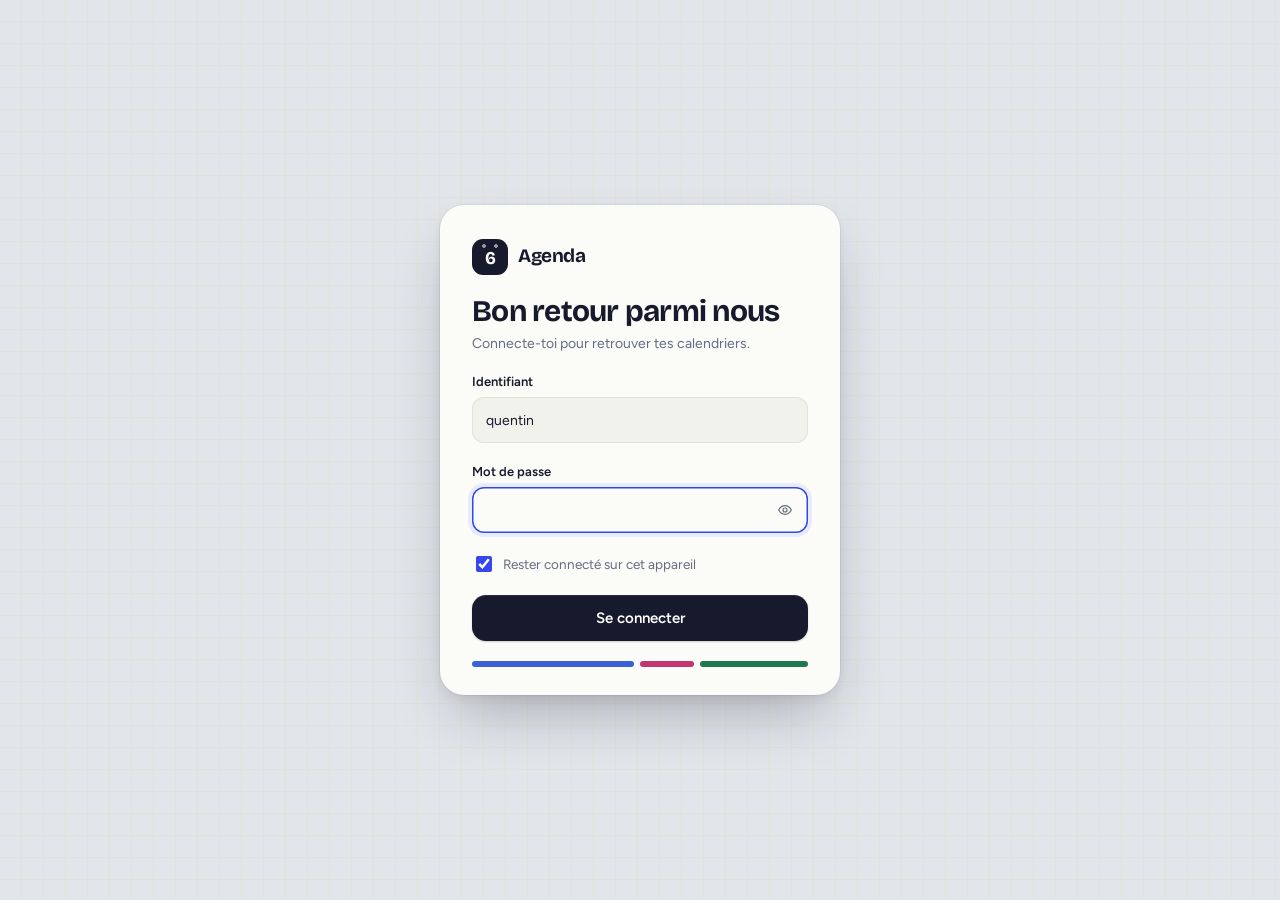
==== commit 07de6486: "Phase 2 : backend en lecture seule (connexion réelle, lecture de Radicale, Docker) - backend/agenda " ====
--- a/static/index.html
+++ b/static/index.html
@@ -318,8 +318,8 @@
   </div>
 </div>
 
-<script src="demo.js"></script>
 <script src="app.js"></script>
+<script src="sync.js"></script>
 
 </body>
 </html>
